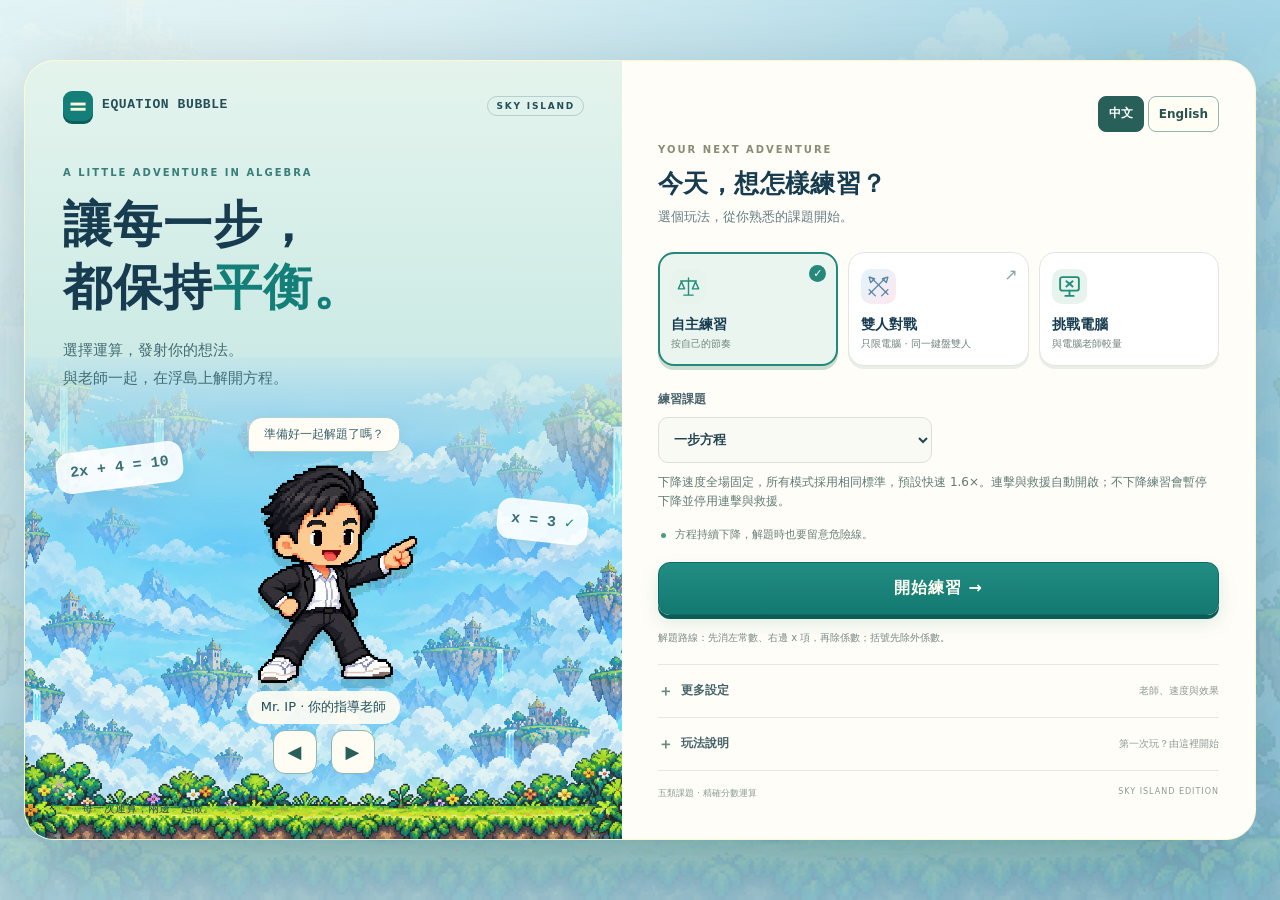
==== arcade.html @ 81121a6e "Keep topic and solved labels aligned within the desktop game header" ====
<!doctype html><html lang="zh-Hant"><head><meta charset="utf-8"><meta name="viewport" content="width=device-width,initial-scale=1,viewport-fit=cover"><title>Equation Bubble — Sky Island Adventure</title><link rel="stylesheet" href="arcade.css?v=150"><link rel="stylesheet" href="sky-theme.css?v=150"><link rel="stylesheet" href="mobile.css?v=150"><link rel="stylesheet" href="polish.css?v=246"><link rel="stylesheet" href="teacher-motion.css?v=200"><link rel="stylesheet" href="welcome.css?v=252"><link rel="stylesheet" href="arcade-art.css?v=203"><link rel="stylesheet" href="solo-cabinet.css?v=255"><style>body>#overlay .home-menu .home-battle-settings .home-battle-check{display:flex!important;align-items:center;justify-content:flex-start;gap:9px;text-align:left!important;margin:8px 0!important;font:500 13px/1.5 system-ui,sans-serif!important}body>#overlay .home-menu .home-battle-check input{flex:none;width:17px!important;height:17px!important;margin:0!important}body>#overlay .home-menu .home-battle-settings select{margin:0!important}body>#overlay .home-menu .home-battle-players label{text-align:left}</style><link rel="stylesheet" href="refinement.css?v=232"><link rel="stylesheet" href="solo-touch.css?v=235"><link rel="stylesheet" href="computer.css?v=250"><link rel="stylesheet" href="i18n.css?v=255"></head><body class="home-open solo-cabinet"><header id="deviceToolbar" hidden><strong class="device-brand">Equation Bubble <small>手提版</small></strong><a class="toolbar-home home-link" href="index.html">⌂ 回主畫面</a><span id="deviceStatus" role="status"></span><button id="devicePause">暫停</button><button id="deviceDesktop">電腦版</button></header><div id="deviceLayout"><main id="viewport"><div id="stage" aria-label="Equation Bubble 遊戲舞台">
<header class="sky-title">EQUATION <em>BUBBLE</em><small>SKY ISLAND ARENA</small></header><div class="sky-frame" aria-hidden="true"></div><div class="sky-dock" aria-hidden="true"></div><div class="scene" aria-hidden="true"></div><div class="score" id="score">000000</div><div class="stage-number" id="stageNumber">01</div><div class="hearts" id="hearts" aria-label="3 顆生命">♥ ♥ ♥</div><button id="pause" title="暫停 P" aria-label="暫停">Ⅱ</button>
<section id="field" aria-label="下降方程式遊戲區"><svg id="trajectory" viewBox="0 0 1120 660" aria-hidden="true"><path/></svg><svg id="links" viewBox="0 0 1120 660" aria-hidden="true"></svg><div id="rows"></div><div class="danger" id="danger">▼ 危險線 ▼</div><div id="projectile" class="orb green"></div><div id="particles"></div></section>
<img id="teacher" class="teacher-sprite" src="assets/teacher.png" alt="Yeung Sir 指導老師"><div class="speech" id="speech" role="status" aria-live="polite">兩邊做同一運算！</div><div id="teacherReaction" aria-hidden="true"></div><div id="teaching" aria-live="polite"><span class="teaching-heading">兩邊同步運算</span><span class="reading-caption">每一步，保持等式平衡</span><div id="teachingMath">每次運算，兩邊一起做。</div><div id="sideFeedback" role="status">選擇目標，開始平衡挑戰。</div></div>
<div class="cannon" id="cannon"><img class="cannon-base" src="assets/cannon.png" alt="黃銅青綠色泡泡炮台"><img class="barrel-sprite" src="assets/cannon.png" alt="" aria-hidden="true"><span id="cannonAmmo">+2</span></div>
<nav id="ops" aria-label="選擇炮彈運算"><button class="orb green" data-op="+" aria-label="加法">+</button><button class="orb red" data-op="−" aria-label="減法">−</button><button class="orb blue" data-op="×" aria-label="乘法">×</button><button class="orb purple" data-op="÷" aria-label="除法">÷</button><button class="orb orange lcm" data-op="LCM" aria-label="乘最小公倍數">×LCM</button></nav>
<label class="manual-ammo" id="manualAmmo" hidden>炮彈數值 <input id="ammoValue" type="text" inputmode="text" autocomplete="off" placeholder="例如 3 或 -1/2" aria-label="炮彈數值"><small id="ammoFeedback" role="status">可輸入整數或分數</small></label><div id="currentAmmo"><span class="orb green" id="ammoOrb">+2</span><strong id="ammoText">+2</strong></div><div class="keyboard"><div><kbd>←</kbd><kbd>→</kbd><small>AIM</small></div><div><kbd>↑</kbd><kbd>↓</kbd><small>AMMO</small></div><button id="fire"><kbd>SPACE</kbd><small>FIRE</small></button></div>
<div class="aux"><a class="aux-versus home-link" href="index.html">⌂ 回主畫面</a><button id="sound" aria-pressed="false">♪ OFF</button><button id="hint">H 提示 1/3</button><button id="deviceToggle">📱 手提裝置模式</button><button id="settings">操作說明</button><button id="restart">重開</button><a class="aux-versus" href="battle.html?v=201">雙人對打 ⚔</a><span id="pressure" hidden>再射 4 發壓頂</span><span id="energy" hidden>⚡ LINK READY</span><span id="combo">COMBO ×1</span><span id="progress">0 / 4</span><span>v17 ILLUSTRATED POSES</span></div>
<div class="touch"><button data-hold="left" aria-label="向左瞄準">◀</button><button id="touchAmmo">↑ 換彈 ↓</button><button data-hold="right" aria-label="向右瞄準">▶</button><button id="touchFire">發射 ✦</button></div>
</div></main><section id="mobileControls" hidden aria-label="手提裝置操作台"><header class="touch-hud"><div class="teacher-chip"><img id="mobileTeacherIcon" src="assets/teacher.png" alt=""><span id="mobileTeacherName">Yeung Sir</span></div><span id="mobileProgress"></span></header><div class="mobile-info"><span class="ammo-caption">目前炮彈</span><strong id="mobileLoaded">+?</strong></div><section class="math-readout"><header>兩邊同步運算 <span>運算板</span></header><div id="mobileMath" class="readout-equation">命中後顯示運算步驟</div><p id="mobileFeedback" role="status">點選目標或拖曳遊戲區瞄準，再按發射。</p></section><nav class="mobile-ops" aria-label="手提裝置選擇運算"><button data-op="+" aria-label="手提裝置加法">＋</button><button data-op="−" aria-label="手提裝置減法">−</button><button data-op="×" aria-label="手提裝置乘法">×</button><button data-op="÷" aria-label="手提裝置除法">÷</button><button data-op="LCM" aria-label="手提裝置乘最小公倍數">×LCM</button></nav><label id="mobileValueLabel" hidden>炮彈數值<input id="mobileValue" type="text" inputmode="text" autocomplete="off" placeholder="整數或分數，例如 -1/2" aria-label="手提裝置炮彈數值"></label><div class="mobile-actions"><button data-hold="left" aria-label="手提裝置向左瞄準">◀</button><button id="mobileHint">提示 1/3</button><button data-hold="right" aria-label="手提裝置向右瞄準">▶</button><button id="mobileFire">發射 ✦</button></div><p class="mobile-tip">點目標／拖曳瞄準 · 按住 ◀ ▶ 微調</p></section></div><div class="overlay home-screen" id="overlay">
  <section class="menu home-menu" aria-label="Equation Bubble 主畫面">
    <div class="home-hero">
      <a class="home-brand" href="index.html" aria-label="Equation Bubble 主畫面"><span class="brand-symbol">＝</span> EQUATION BUBBLE<span class="brand-edition">SKY ISLAND</span></a>
      <div class="hero-copy"><p class="home-eyebrow">A LITTLE ADVENTURE IN ALGEBRA</p><h1>讓每一步，<br>都保持<span>平衡。</span></h1><p class="hero-description">選擇運算，發射你的想法。<br>與老師一起，在浮島上解開方程。</p></div>
      <div class="hero-scene" aria-label="浮島上的指導老師"><span class="equation-float float-one" aria-hidden="true">2x + 4 = 10</span><span class="equation-float float-two" aria-hidden="true">x = 3 <b>✓</b></span><div class="hero-greeting">準備好一起解題了嗎？</div><img id="homeTeacher" src="assets/teacher.png" alt="Yeung Sir"><span class="hero-teacher-name" id="homeTeacherName">Yeung Sir · 你的指導老師</span></div>
      <p class="hero-footer"><span>✦</span> 每一次運算，兩邊一起做。</p>
    </div>
    <div class="home-panel">
      <header class="panel-heading"><p class="home-eyebrow">YOUR NEXT ADVENTURE</p><h2>今天，想怎樣練習？</h2><p>選個玩法，從你熟悉的課題開始。</p></header>
      <nav class="activity-grid" aria-label="選擇活動">
        <button type="button" class="activity-card practice-card" data-activity="practice" aria-pressed="true"><span class="activity-icon"><svg viewBox="0 0 32 32" aria-hidden="true"><path d="M6 9h20M16 5v22M7 10l-4 9h8l-4-9Zm18 0-4 9h8l-4-9ZM10 27h12"/></svg></span><strong>自主練習</strong><small>按自己的節奏</small><span class="activity-check" aria-hidden="true">✓</span></button>
        <a class="activity-card battle-card" href="battle.html?v=201"><span class="activity-icon"><svg viewBox="0 0 32 32" aria-hidden="true"><path d="m6 4 22 22M26 4 4 26M4 4l2 7 5-5-7-2Zm24 0-2 7-5-5 7-2ZM4 20l8 8M20 28l8-8"/></svg></span><strong>雙人對戰</strong><small>與同學切磋</small><span class="activity-arrow" aria-hidden="true">↗</span></a>
      </nav>
      <input id="learningMode" type="hidden" value="assist"><div class="basic-settings">
        <label for="startLevel">練習課題<select id="startLevel"><option value="0">混合課題 · 全部五類</option><option value="1" selected>一步方程</option><option value="2">兩步方程</option><option value="3">兩邊未知數</option><option value="4">括號</option><option value="5">分數與 LCM</option></select></label>
      </div>
      <p class="activity-note" id="activityNote" role="status">方程持續下降，解題時也要留意危險線。</p>
      <button id="start" class="start-button home-start">開始練習 <span aria-hidden="true">→</span></button>
      <p class="home-route">解題路線：先消左常數、右邊 x 項，再除係數；括號先除外係數。</p>
      <details class="home-details" id="homeAdvanced"><summary>更多設定 <span>老師、速度與效果</span></summary><div class="advanced-grid">
        <label for="singleTeacher">指導老師<select id="singleTeacher"><option value="0">Ms. Tong</option><option value="1" selected>Mr. IP</option><option value="2">Yeung Sir</option><option value="3">Mr. Kwok</option><option value="4">Ip Sir</option></select></label>
        <label for="fallSpeed">下降速度<select id="fallSpeed"><option value="0.65">慢速 · 0.65×</option><option value="1">標準 · 1×</option><option value="1.6" selected>快速 · 1.6×</option><option value="2.3">極速 · 2.3×</option></select></label>
        <label for="sessionLength">練習時間<select id="sessionLength"><option value="0">不限時</option><option value="180">3 分鐘</option></select></label>
        <label class="check-setting"><input id="practice" type="checkbox"> 停止下降</label>
        <input id="soloTurbo" type="checkbox" checked hidden aria-hidden="true">
        <label class="check-setting"><input id="gentlePace" type="checkbox" checked> 較疏落的題目排列</label>
        <label class="check-setting"><input id="deviceChoice" type="checkbox"> 手提裝置操作台</label>
      </div><div id="homeEffects"></div></details>
      <details class="home-details home-help"><summary>玩法說明 <span>第一次玩？由這裡開始</span></summary><ol class="how-to"><li><b>選運算</b><span>用相反運算消去目標項。</span></li><li><b>自動配數值</b><span>系統按瞄準目標及所選運算，自動配好數值。</span></li><li><b>瞄準發射</b><span>點選泡泡瞄準，再按發射。</span></li></ol><p>電腦：← → 瞄準 · ↑ ↓ 換運算 · Space／Enter 發射 · H 提示 · P 暫停。</p><p>本遊戲練習指定消元路線，其他等價解法亦可能成立。連擊模式按 R 可救援一次；聲音需另行開啟。</p></details>
      <footer class="panel-footer"><span>五類課題 · 精確分數運算</span><span>SKY ISLAND EDITION</span></footer>
    </div>
  </section>
</div><script src="math.js?v=232"></script><script src="characters.js?v=150"></script><script src="arcade.js?v=255"></script><script src="mobile.js?v=249"></script><script src="learning.js?v=249"></script><script src="excitement.js?v=249"></script><script src="teacher-motion.js?v=251"></script><script src="welcome.js?v=252"></script><script src="arcade-art.js?v=247"></script><script src="home-match.js?v=249"></script><script src="i18n.js?v=254"></script></body></html>
---- arcade.css ----
*{box-sizing:border-box}html,body{margin:0;width:100%;min-height:100%;background:#102d39;color:#fff9dc;font-family:Consolas,'Courier New','Microsoft JhengHei',monospace}body{overflow-x:hidden}button,select,input{font:inherit}button{cursor:pointer;touch-action:manipulation}button:focus-visible,select:focus-visible{outline:4px solid #fff271;outline-offset:5px}#viewport{position:relative;margin:auto;overflow:hidden}#stage{position:absolute;width:1672px;height:941px;transform-origin:top left;isolation:isolate}.scene{position:absolute;inset:0;background:#62c8ef url('assets/scene.png') center/100% 100% no-repeat;z-index:-1;image-rendering:pixelated}.score{position:absolute;left:170px;top:28px;width:143px;text-align:center;font-size:40px;color:#ffe34c;font-weight:1000;letter-spacing:-2px;text-shadow:3px 3px #201609}.stage-number{position:absolute;left:1387px;top:28px;font-size:40px;font-weight:bold;color:#ffe34c;text-shadow:3px 3px #201609}.hearts{position:absolute;left:1460px;top:27px;font-size:39px;letter-spacing:0;color:#fa4858;text-shadow:3px 3px #3b1418,-2px -2px #621e23}.hearts .empty{color:#614035}#pause{position:absolute;left:1603px;top:23px;width:46px;height:51px;border:4px solid #d9e6ed;background:#33455c;color:white;font-size:34px;line-height:36px;box-shadow:3px 4px #142738}
#field{position:absolute;left:390px;top:120px;width:824px;height:660px;overflow:hidden;touch-action:none}#trajectory{position:absolute;inset:0;width:100%;height:100%;pointer-events:none}#trajectory path{stroke:#a8ff81;stroke-width:6;stroke-dasharray:1 18;stroke-linecap:round;fill:none;filter:drop-shadow(0 1px 1px #154e28)}.danger{position:absolute;left:0;right:0;top:476px;border-top:2px dashed #c9563666;color:#932d2b99;text-align:center;font-size:11px;letter-spacing:3px;pointer-events:none}.row{position:absolute;width:100%;left:0;display:flex;align-items:center;justify-content:center;gap:3px;min-height:110px;filter:drop-shadow(0 3px 0 #12446a55)}.orb{position:relative;isolation:isolate;display:flex;align-items:center;justify-content:center;border:0;background:none;color:#fff;font-weight:1000;text-shadow:3px 3px 0 #10131e,-3px -3px 0 #10131e,3px -3px 0 #10131e,-3px 3px 0 #10131e,0 4px #10131e;border-radius:50%;padding:0;flex-shrink:0;--hue:0deg;--sat:1}.orb:before{content:'';position:absolute;inset:0;z-index:-1;background:url('assets/bubble.png') center/100% 100% no-repeat;filter:hue-rotate(var(--hue)) saturate(var(--sat));pointer-events:none}.orb.blue{--hue:0deg}.orb.green{--hue:265deg}.orb.red{--hue:135deg}.orb.purple{--hue:60deg}.orb.orange{--hue:195deg}.orb.gold{--hue:185deg}.node{width:110px;height:110px;font-size:42px;white-space:nowrap;letter-spacing:-2px}.node.wide{width:150px;height:110px;font-size:29px}.node.fraction{font-size:29px;letter-spacing:-1px}.equals{width:95px;height:95px;font-size:53px}.node.target{outline:4px solid #fff37a;outline-offset:-7px;box-shadow:0 0 22px #fff061cc}.node:focus-visible{outline-offset:0}.row.simplifying{animation:shrink-pop .35s ease-out}.sign-marker{font-size:.85em;letter-spacing:-4px}.speech{position:absolute;left:355px;top:465px;width:250px;height:65px;display:flex;align-items:center;justify-content:center;text-align:center;font-size:21px;font-weight:900;color:#171819;line-height:1.3;padding:3px 9px;overflow:hidden}.speech.long{font-size:16px}#teaching{position:absolute;left:1008px;top:597px;width:489px;height:91px;color:#1c1a17;text-align:center;display:flex;align-items:center;justify-content:center;flex-direction:column;font-size:23px;font-weight:bold;line-height:1.3}.teaching-heading{font-size:12px;color:#8b562d;letter-spacing:2px;margin-bottom:7px}#teachingMath{width:100%}.math-step{display:flex;justify-content:center;align-items:center;gap:8px;font-size:27px;white-space:nowrap}.math-step.small{font-size:20px}.math-step mark{display:inline-block;background:#ffde43;color:#171719;outline:2px solid #e5a921;border-radius:4px;padding:4px;animation:arrive .3s steps(4)}.math-step .balance-eq{padding:0 5px}.cannon{position:absolute;left:722px;top:568px;width:228px;height:217px;pointer-events:none;transform-origin:50% 72%;z-index:4}.cannon img{width:100%;height:100%;object-fit:contain;image-rendering:pixelated}.cannon #cannonAmmo{position:absolute;left:68px;top:107px;width:93px;height:55px;display:flex;align-items:center;justify-content:center;font-size:34px;color:#fff;text-shadow:3px 3px #10382b,-2px -2px #10382b,2px -2px #10382b,-2px 2px #10382b;font-weight:bold}.cannon.firing{animation:recoil .22s ease-out}#projectile{display:none;position:absolute;width:35px;height:35px;font-size:12px;z-index:8;pointer-events:none}#ops{position:absolute;left:143px;top:804px;display:flex;gap:25px;align-items:center}#ops .orb{width:112px;height:112px;font-size:62px}#ops .lcm{font-size:29px}#ops .orb.active:after{content:'';position:absolute;inset:-4px;border:6px solid #ffe63d;border-radius:15px;box-shadow:0 0 15px #fff461,inset 0 0 8px #fff461;pointer-events:none}#ops .orb.active{transform:translateY(-3px)}#currentAmmo{position:absolute;left:885px;top:846px;display:flex;align-items:center;gap:13px;color:white;font-size:34px}#ammoOrb{width:62px;height:62px;font-size:22px}#ammoText{display:block;max-width:100px;font-size:28px}.keyboard{position:absolute;left:1118px;top:817px;display:flex;align-items:flex-start;gap:37px}.keyboard>div,.keyboard button{text-align:center;white-space:nowrap}kbd{display:inline-flex;align-items:center;justify-content:center;min-width:47px;height:47px;background:#3b4a61;border:4px solid #d9e2e6;border-radius:4px;color:#fff;box-shadow:3px 4px #101c27;font-size:30px;font-weight:bold;margin:0 3px}.keyboard small{display:block;font-size:19px;font-weight:bold;margin-top:14px;text-shadow:2px 2px #181914}.keyboard button{border:0;background:none;color:white;padding:0}#fire kbd{padding:0 15px;font-size:24px}.aux{position:absolute;left:20px;top:94px;display:flex;flex-direction:column;align-items:flex-start;gap:7px;z-index:6}.aux button{background:#344f5fe8;color:#fff6cf;border:2px solid #d5d9ab;padding:6px 9px;font-size:12px;border-radius:4px}.aux span{font-size:11px;color:#fffbe2;text-shadow:1px 1px #164e5e}.aux span:last-child{font-size:8px;opacity:.8}.overlay{position:absolute;inset:110px 390px 155px 390px;background:#123647e8;backdrop-filter:blur(3px);display:flex;align-items:center;justify-content:center;z-index:20;border:5px solid #d9aa60;box-shadow:inset 0 0 0 5px #593a25;border-radius:10px}.overlay.hidden{display:none}.menu{width:100%;text-align:center;padding:25px}.menu>p{font-size:14px;color:#ffdb64;letter-spacing:2px}.menu h1{font-size:42px;color:#ffdf56;text-shadow:4px 4px #201d1c;margin:12px 0}.menu h2{font-size:27px;margin:15px 0 24px}.instructions{font-size:18px;line-height:2;color:#e8f7f7}.menu label{display:block;font-size:17px;margin-top:16px}.menu select{background:#fff3ce;color:#3e3124;padding:7px;border:3px solid #bd8c42;font-weight:bold}.menu input{width:18px;height:18px}.menu .fine{font-size:13px;letter-spacing:0;color:#ccdfdc}.start-button{background:linear-gradient(#96eb68,#32994a);border:4px solid #d5ffa4;box-shadow:4px 5px #0e291e;color:#102e20;font-size:25px;font-weight:bold;padding:12px 28px;margin-top:22px}.touch{display:none}.spark,.score-pop{position:absolute;pointer-events:none;font-weight:bold;z-index:10;color:#ffe660;text-shadow:2px 2px #715020}.spark{font-size:27px;animation:spark .8s ease-out forwards}.score-pop{font-size:30px;animation:score-rise 1s forwards}.teacher-bounce{position:absolute;left:172px;top:490px;font-size:30px;animation:score-rise .9s forwards;color:#ffdd38;text-shadow:2px 2px #895321;pointer-events:none}.stage-clear{position:absolute;left:135px;top:230px;font-size:45px;color:#ffdc43;text-shadow:4px 4px #2b2420;font-weight:bold;z-index:12;animation:score-rise 1.5s forwards}.canceling{opacity:.4;text-decoration:line-through;text-decoration-thickness:4px}.row.operation{filter:drop-shadow(0 0 10px #fff98e)}@keyframes arrive{from{opacity:0;transform:translateY(-14px) scale(.7)}to{opacity:1;transform:none}}@keyframes recoil{50%{translate:0 9px}}@keyframes shrink-pop{from{transform:scale(.9)}to{transform:scale(1)}}@keyframes spark{to{transform:translate(var(--x),var(--y)) rotate(130deg);opacity:0}}@keyframes score-rise{to{transform:translateY(-70px);opacity:0}}@media(pointer:coarse){.touch{position:absolute;left:440px;top:712px;display:flex;gap:14px;z-index:9}.touch button{font-size:20px;padding:10px 15px;border:3px solid #ffdf86;border-radius:8px;background:#214e5bdc;color:#fff}.aux{gap:10px}.aux button{padding:10px 14px;font-size:16px}}@media(prefers-reduced-motion:reduce){*,*:before,*:after{animation-duration:.01ms!important;transition:none!important}}

.cannon img{position:absolute;inset:0}.cannon-base{clip-path:inset(44% 0 0 0)}.barrel-sprite{clip-path:inset(0 0 45% 0);transform-origin:50% 60%;transform:rotate(var(--aim-angle,0deg))}.cannon #cannonAmmo{width:88px;height:88px;left:70px;top:88px;z-index:2}.cannon #cannonAmmo:before{inset:0}

.teacher-sprite{position:absolute;left:163px;top:477px;width:242px;height:307px;object-fit:contain;object-position:bottom;image-rendering:pixelated;pointer-events:none;z-index:2;transform-origin:50% 100%;filter:drop-shadow(2px 4px 0 #254d4933)}.teacher-sprite.happy{animation:teacher-hop .38s steps(4) 2}.teacher-sprite.thinking{animation:teacher-nod .4s steps(3)}@keyframes teacher-hop{50%{transform:translateY(-12px) rotate(-3deg)}}@keyframes teacher-nod{50%{transform:rotate(2deg)}}

#field.urgent .danger{color:#ff382d;border-color:#ff4030;background:#fff3bf99;font-weight:bold;animation:danger-beat .5s steps(2) infinite}.repelled{transition:top .2s ease-out}.clear-kick{animation:clear-kick .2s ease-out}@keyframes danger-beat{50%{opacity:.4}}@keyframes clear-kick{40%{translate:0 -3px}70%{translate:0 2px}to{translate:0 0}}

#pressure,#energy{background:#253a4de8;border:2px solid #efce6c;padding:8px 10px;border-radius:5px;font-size:15px!important;color:#fff59d!important}#pressure.imminent{background:#982d30;animation:danger-beat .5s steps(2) infinite}#links{position:absolute;inset:0;width:100%;height:100%;pointer-events:none;z-index:1}#links path{fill:none;stroke:#ffe55b;stroke-width:5;stroke-dasharray:8 7;filter:drop-shadow(0 0 5px #ffbd32);animation:flow-link .5s linear infinite}.action-callout{position:absolute;top:265px;left:0;width:100%;text-align:center;font-size:35px;font-weight:bold;text-shadow:3px 3px #21243c;pointer-events:none;z-index:11;animation:score-rise 1.2s forwards}.pressure-drop{animation:ceiling-impact .25s ease-out}@keyframes flow-link{to{stroke-dashoffset:-30}}@keyframes ceiling-impact{35%{translate:0 7px}70%{translate:0 -3px}to{translate:0 0}}

@media(prefers-reduced-motion:reduce){#links path,#pressure.imminent,.pressure-drop{animation:none!important}}

.repelled{transition:none}

.solution-reward{position:absolute;inset:170px 90px auto;display:flex;flex-direction:column;align-items:center;z-index:18;pointer-events:none;animation:reward-reveal 1.2s both;text-shadow:4px 4px #173047,-3px -3px #173047,3px -3px #173047,-3px 3px #173047}.reward-title{font-size:55px;font-weight:1000;color:#ffe658;letter-spacing:4px}.solution-reward strong{font-size:91px;line-height:1.2;color:#fffbe0;white-space:nowrap}.reward-bonus{font-size:33px;color:#aaffb5;font-weight:bold;margin-top:10px}.victory-bloom{position:absolute;inset:0;z-index:12;pointer-events:none;background:radial-gradient(ellipse,#fff7ae99,transparent 68%);animation:bloom .8s forwards}.bubble-fragment{position:absolute;width:45px;height:45px;z-index:15;font-size:20px;pointer-events:none;animation:fragment-flight .9s cubic-bezier(.15,.6,.4,1) forwards}.victory-impact{animation:victory-impact .22s ease-out}.score-jump{animation:score-jump .5s ease-out}@keyframes reward-reveal{0%{opacity:0;transform:scale(.35) rotate(-6deg)}18%{opacity:1;transform:scale(1.14) rotate(1deg)}32%,72%{opacity:1;transform:scale(1)}100%{opacity:0;transform:translateY(-25px) scale(1.03)}}@keyframes fragment-flight{to{transform:translate(var(--dx),var(--dy)) rotate(var(--spin)) scale(.1);opacity:0}}@keyframes bloom{0%{opacity:0}15%{opacity:1}100%{opacity:0}}@keyframes victory-impact{25%{translate:-3px 4px}50%{translate:3px -3px}75%{translate:-2px 1px}to{translate:0 0}}@keyframes score-jump{35%{scale:1.22;color:#fff}to{scale:1}}@media(prefers-reduced-motion:reduce){.victory-impact,.score-jump{animation:none!important}.solution-reward{animation:reward-fade 1.2s both!important}.bubble-fragment{display:none}@keyframes reward-fade{0%,100%{opacity:0}15%,80%{opacity:1}}}

#field.dense .row{min-height:62px;height:62px;gap:3px}#field.dense .node{width:62px;height:62px;min-width:62px;font-size:26px;letter-spacing:-1px;text-shadow:2px 2px #10131e,-2px -2px #10131e,2px -2px #10131e,-2px 2px #10131e}#field.dense .node.wide{width:90px;min-width:90px;font-size:19px}#field.dense .node.fraction{font-size:20px}#field.dense .equals{width:55px;height:55px;font-size:31px}#field.dense .node.target{outline-width:3px;outline-offset:-4px}

#field.dense .node.wide{width:84px;min-width:84px}

/* v7.0: larger readable equation bubbles, matching collision dimensions. */
#field.dense .row{min-height:76px;height:76px}#field.dense .node{width:76px;height:76px;min-width:76px;font-size:31px}#field.dense .equals{width:66px;height:66px;font-size:37px}#field.dense .node.wide{width:82px;min-width:82px;height:76px;font-size:21px}#field.dense .node.fraction{font-size:23px}

.stack-frac{display:inline-grid;grid-template-rows:auto auto;vertical-align:middle;align-items:center;justify-items:stretch;text-align:center;font-size:.82em;line-height:1.04;margin:0 .08em;min-width:.65em;letter-spacing:0;flex-shrink:0}.frac-num{display:block;padding:0 .12em .08em}.frac-den{display:block;border-top:2px solid currentColor;padding:.08em .12em 0}.fraction-sign{display:inline-block;vertical-align:middle;margin-right:.02em}.node.has-stacked,.orb.has-stacked{gap:1px}.node.has-stacked .stack-frac{font-size:.92em}.solution-reward strong.has-stacked .stack-frac{font-size:.62em}#teachingMath .stack-frac{font-size:.8em}.speech .stack-frac{font-size:.7em}.math-step mark.has-stacked{display:inline-flex;align-items:center;gap:2px}.math-step.small .stack-frac{font-size:.85em}

.versus-entry{display:inline-block;margin:22px 0 0 20px;padding:13px 24px;background:linear-gradient(#ffdc73,#d58d35);border:4px solid #fff0ad;box-shadow:4px 5px #49301d;color:#30261d;font-size:23px;font-weight:bold;text-decoration:none}.aux-versus{background:#704035e8;color:#fff6cf;border:2px solid #f4ce7e;padding:6px 9px;font-size:12px;border-radius:4px;text-decoration:none}.menu:has(#singleTeacher){padding:16px 22px}.menu:has(#singleTeacher) h1{font-size:36px}.menu:has(#singleTeacher) h2{margin:10px 0 13px;font-size:24px}.menu:has(#singleTeacher) label{margin-top:11px}.menu:has(#singleTeacher) .instructions{font-size:16px}
---- sky-theme.css ----
/* Shared v9 art direction. Physics coordinates remain independent of scenery. */
:root{--wood:repeating-linear-gradient(0deg,#ffffff08 0 3px,transparent 3px 12px),linear-gradient(#a66d38,#69401f);--gold:#edbc6b;--ink:#32251c}
.scene,.battle-backdrop{background:#59c6f5 url('assets/sky-island-v9.png') center/cover no-repeat;filter:none;image-rendering:pixelated}
.sky-title,.battle-header{background:var(--wood);border:5px solid var(--gold);box-shadow:inset 0 0 0 4px #603719,0 5px 0 var(--ink);color:#ffe785;text-shadow:3px 3px #302117}
.sky-title{position:absolute;left:430px;top:13px;width:812px;height:92px;text-align:center;font-size:47px;font-weight:1000;letter-spacing:-2px;line-height:1.15;padding:5px;z-index:2}
.sky-title em{font-style:normal;color:#7de5ff}.sky-title small{display:block;font-size:13px;letter-spacing:4px;color:#fff4d2;text-shadow:2px 2px #302117}
.sky-frame{position:absolute;left:374px;top:112px;width:856px;height:676px;border:9px solid #96602e;outline:3px solid #34271c;box-shadow:inset 0 0 0 3px #f0c67c,0 0 0 4px #edba67;background:#8adaf529;pointer-events:none;z-index:-1}
.sky-frame:before,.sky-frame:after{content:'✦';position:absolute;top:-13px;color:#ffe497;font-size:27px;text-shadow:2px 2px #55341c}.sky-frame:before{left:-14px}.sky-frame:after{right:-14px}
.sky-dock{position:absolute;left:100px;right:100px;top:795px;height:132px;background:var(--wood);border:5px solid var(--gold);box-shadow:inset 0 0 0 5px #663b20,0 5px #30251b}
.score{left:35px;top:22px;width:295px;height:65px;padding:9px 9px 9px 100px;background:var(--wood);border:4px solid var(--gold);font-size:32px;letter-spacing:0}.score:before{content:'SCORE';position:absolute;left:12px;top:17px;font-size:20px;color:#fff4d2}
.stage-number{left:1280px;top:22px;width:120px;height:65px;padding:15px 8px 8px 65px;font-size:27px;background:var(--wood);border:4px solid var(--gold)}.stage-number:before{content:'STAGE';position:absolute;left:6px;top:23px;font-size:13px;color:#fff4d2}
.hearts{left:1410px;top:26px;font-size:32px;background:#52351eea;border:3px solid var(--gold);padding:7px}#pause{top:28px}
.teacher-sprite{left:145px;top:551px;width:219px;height:235px}.speech{left:87px;top:438px;width:274px;height:86px;background:#fff4d8;border:4px solid #a8783f;box-shadow:3px 4px #392c20;border-radius:13px;font-size:19px}.speech:after{content:'';position:absolute;bottom:0;left:30px}
#teaching{left:1260px;top:561px;width:370px;height:160px;background:#fff1d3;border:5px solid #c59550;box-shadow:inset 0 0 0 3px #ffe3a9,4px 5px #53351f;padding:12px;border-radius:7px;font-size:19px}.math-step{font-size:22px;gap:4px}.math-step.small{font-size:17px}.teaching-heading{font-size:11px}
.aux{left:35px;top:115px}.aux button,.aux-versus,.battle-tools button,.battle-header a{background:#304d62;border:2px solid #edd19b;box-shadow:2px 3px #253544;color:#fff8df}
.battle-header{height:90px;margin:0 15px;padding:8px 17px}.battle-header h1{color:#ffe785;font-size:31px}.battle-header h1 em{color:#7ee3ff}.battle-header small{color:#fff0c9}
.arena{background:var(--wood);border-color:#8c592d;outline-color:#f2cc80;box-shadow:inset 0 0 0 3px #d6a85d,0 6px #3b291c}
.battle-field{background:linear-gradient(#9cdfff16,#99ddff16),url('assets/sky-island-v9.png') center/cover;box-shadow:inset 0 0 0 3px #dbb16e}.battle-field:after{display:none}
.player-hud{background:#50351fea;border-bottom-color:#ecc67d}.p1 .player-hud{box-shadow:inset 4px 0 #68deff}.p2 .player-hud{box-shadow:inset 4px 0 #ff829d}
.battle-dock{background:var(--wood);border-color:#e8b96e}.teacher-strip{background:#5a3c24eb;border-color:#d3aa69}.teacher-bubble{background:#fff1d3;border-color:#c59550}.battle-teacher{width:96px;height:103px;top:-16px}
.overlay,.setup-card{background:linear-gradient(#234b60f5,#19364aF5);border-color:#edbf73;box-shadow:inset 0 0 0 4px #644126,5px 6px #263b39}.menu h1,.setup-card h2{color:#ffe08a}.teacher-choice{border-color:#dbb16f;background:linear-gradient(#7ec7ce,#386876)}.teacher-choice.chosen{border-color:#ffe96e}
#ops .orb,.battle-ops .orb{--control-top:#bdffd9;--control-mid:#24cb69;--control-dark:#087339;--control-rim:#a7ffd1}
#ops .red,.battle-ops .red{--control-top:#ffd0e0;--control-mid:#f34b7d;--control-dark:#a81849;--control-rim:#ffb6ce}
#ops .blue,.battle-ops .blue{--control-top:#d3f5ff;--control-mid:#239cfa;--control-dark:#1559a9;--control-rim:#9ce5ff}
#ops .purple,.battle-ops .purple{--control-top:#f4d5ff;--control-mid:#b35beb;--control-dark:#642b9c;--control-rim:#e2b5ff}
#ops .orange,.battle-ops .orange{--control-top:#fff1ba;--control-mid:#ff9f2e;--control-dark:#b85a0e;--control-rim:#ffe293}
#ops .orb:before,.battle-ops .orb:before{filter:none;border-radius:50%;border:3px solid var(--control-rim);background:radial-gradient(ellipse at 29% 20%,#ffffffed 0 4%,transparent 10%),radial-gradient(ellipse at 37% 30%,var(--control-top),var(--control-mid) 42%,var(--control-dark) 83%);box-shadow:inset 2px 3px 1px #ffffff88,inset -3px -5px 2px #10213566,0 3px 0 #15202c}
#ops .orb.active:after,.battle-ops .active:after{border-color:#ffe45f;box-shadow:0 0 12px #fff284;border-radius:12px}
.battle-guide path,#trajectory path{stroke:#edff9f}.battle-footer{color:#fff9dd;text-shadow:2px 2px #243e50}

/* v9.1: expanded solo arena and shared readable feedback. */
#field{left:276px;width:1120px}.sky-frame{left:260px;width:1152px}
.teacher-sprite{left:87px;top:600px;width:175px;height:185px}.speech{left:33px;top:476px;width:220px;height:99px;font-size:17px}.speech.long{font-size:15px}
#teaching{left:1425px;top:474px;width:224px;height:260px;padding:10px;font-size:17px}.math-step{flex-wrap:wrap;font-size:19px}.math-step.small{font-size:16px}.teaching-heading{font-size:10px;letter-spacing:1px}
#teaching.near-equation{width:528px;height:auto;min-height:76px;max-height:150px;z-index:14;pointer-events:none;padding:7px 12px;box-shadow:0 0 18px #fff4a877,3px 4px #51351f}.near-equation .teaching-heading{display:none}.near-equation .math-step{font-size:25px;flex-wrap:wrap}.near-equation .math-step.small{font-size:20px}
.overlay{left:276px;right:276px}.touch{left:490px}
.aim-ready{outline:3px solid #fff28a!important;outline-offset:1px!important;filter:drop-shadow(0 0 8px #ffef66)!important}.battle-row .orb.aim-ready{outline-width:3px!important}
.floating-balance{position:absolute;z-index:15;width:470px;min-height:66px;padding:9px 12px;background:#fff2d9f5;border:3px solid #d3a15e;border-radius:8px;color:#2f291e;box-shadow:3px 4px #4d3428,0 0 12px #ffe38677;font-size:22px;font-weight:bold;display:flex;align-items:center;justify-content:center;gap:5px;flex-wrap:wrap;pointer-events:none}.floating-balance mark{background:#ffe15c;padding:3px;border:1px solid #e4ae30;border-radius:4px;animation:arrive .25s steps(4)}
.score-flight{position:absolute;z-index:19;color:#fff078;font-size:39px;font-weight:1000;text-shadow:3px 3px #3b2b22;pointer-events:none;animation:score-to-hud .85s ease-in both}.vs-score-flight{left:380px;top:350px;font-size:32px;animation-name:vs-score-to-hud}
@keyframes score-to-hud{0%{opacity:0;transform:scale(.7)}18%{opacity:1;transform:scale(1.2)}85%{opacity:1}100%{opacity:0;transform:translate(-600px,-350px) scale(.5)}}
@keyframes vs-score-to-hud{0%{opacity:0;transform:scale(.7)}18%{opacity:1;transform:scale(1.2)}85%{opacity:1}100%{opacity:0;transform:translate(-75px,-320px) scale(.5)}}
.impact-flash{animation:hit-light .3s ease-out}.row.operation{filter:drop-shadow(0 0 13px #fff4a2)}@keyframes hit-light{40%{box-shadow:inset 0 0 30px #fff8aa}}
.p1 .player-hud{border-left:6px solid #65dcff}.p2 .player-hud{border-left:6px solid #ff829d}.p1{outline-color:#8ddcf1}.p2{outline-color:#f2a0ad}
.incoming{top:58px;left:370px;font-size:14px;letter-spacing:0}.incoming.danger-incoming{background:#823746f2;border:2px solid #ffe18c;color:#fff1af}
.aux button,.aux-versus,.battle-tools button,.battle-header a,.player-controls button,.result-actions>a,.result-actions button:not(.start-button){background:var(--wood);border:2px solid #edc47f;box-shadow:inset 0 0 0 2px #684125,2px 3px #32251e;border-radius:3px;color:#fff3d2}
.sky-title,.battle-header h1,.menu h1,.setup-card h2{font-family:Consolas,'Courier New',monospace;font-weight:1000;letter-spacing:-1px;text-shadow:3px 3px #352415,-1px -1px #352415}
.arena:before,.arena:after{content:'◆';position:absolute;top:-11px;color:#ffda86;text-shadow:2px 2px #5d3a24;font-size:23px;z-index:10;pointer-events:none}.arena:before{left:-10px}.arena:after{right:-10px}
@media(prefers-reduced-motion:reduce){.score-flight{animation:none;display:none}.impact-flash{animation:none}}

/* v10: readable classroom controls, manual ammunition and whole-equation stars. */
[hidden]{display:none!important}
#field{background:linear-gradient(#d8f4ff70,#eafaff55);border-radius:12px}
.battle-field{background-image:linear-gradient(#d8f4ff99,#eafaff88),url('assets/sky-island-v9.png')}
.aux{width:235px;gap:9px;font-size:20px}.aux button,.aux-versus{font-size:19px;min-height:38px;padding:7px 12px}.aux>span{font-size:18px;line-height:1.4;color:#fffbe9;background:#3e301de8;padding:5px 8px;border-radius:4px;text-shadow:none}
.speech,.speech.long{font-size:20px;line-height:1.4;height:124px;top:470px;padding:9px}
#teaching{font-size:20px}.teaching-heading{font-size:13px}.danger{font-size:17px!important;color:#832a35!important;border-color:#af3c4f!important;background:#fff2dc88}
#field.shielded{box-shadow:inset 0 0 0 5px #55dcb1}
.manual-ammo{position:absolute;left:875px;top:787px;z-index:8;color:#fff4d9;font-size:18px;width:230px;background:#50351ff5;padding:6px 10px;border:2px solid #edc47f;border-radius:8px}
.manual-ammo input,.battle-manual input{width:100%;font:700 23px Arial,sans-serif;color:#30291f;background:#fff6df;border:2px solid #bd914f;border-radius:5px;padding:5px;margin-top:3px}
.manual-ammo small{display:block;font-size:15px;min-height:36px;line-height:1.2;margin-top:4px}
.manual-ammo:not([hidden])~#currentAmmo{left:1115px;width:90px;top:834px} .manual-ammo:not([hidden])~.keyboard{left:1225px;gap:12px}.manual-ammo:not([hidden])~.keyboard kbd{font-size:23px;min-width:40px}.manual-ammo:not([hidden])~.keyboard button kbd{min-width:100px}
.battle-manual{position:absolute;left:389px;top:2px;width:170px;color:#fff4d9;font-size:16px;line-height:1.1}.battle-manual input{font-size:21px;padding:3px;margin:0}.battle-manual small{display:block;font-size:12px;line-height:1.1;white-space:nowrap;overflow:hidden;text-overflow:ellipsis}
.battle-manual:not([hidden])~.battle-fire{right:10px;width:160px}.battle-dock:has(.battle-manual:not([hidden])) .loaded-ammo{display:none}
.battle-row.special:before{content:'★ 解完整題 → 攻擊';position:absolute;left:var(--special-left,0px);top:-22px;background:#61451fea;border:1px solid #ffe082;border-radius:5px;padding:2px 6px;color:#fff3a6;font:700 14px Arial,sans-serif;z-index:3;white-space:nowrap}
.battle-row.special .star-node:after{display:none}.battle-row.special .node{box-shadow:0 3px 0 #71542f}
.battle-message{font-size:16px;height:24px;line-height:22px;white-space:normal}.teacher-bubble{height:78px;top:2px}.battle-math{font-size:21px;height:35px}.player-controls,.player-controls button{font-size:15px}.player-controls b{font-size:17px}.incoming{font-size:17px;top:54px;left:420px}.battle-footer{font-size:14px}.setup-footnote{font-size:16px}.setup-options{gap:16px}.setup-options select{max-width:270px}.menu .instructions{font-size:20px;line-height:1.6}.menu label{font-size:20px}
.battle-row .node.target{outline:3px dashed #fff0a0;outline-offset:3px}
---- mobile.css ----
/* Native touch controls stay at physical CSS-pixel sizes, outside scaled arenas. */
#deviceToolbar,#mobileControls,.mobile-vs-controls{display:none}
.arena-slot{display:contents}
.mobile-mode{overflow:auto!important;overscroll-behavior-y:contain;background:#183d51;color:#fff4d5;padding-top:50px;padding-bottom:env(safe-area-inset-bottom,0px)}
.mobile-mode #deviceToolbar{display:flex;position:fixed;top:0;left:0;right:0;z-index:120;min-height:48px;padding:4px max(8px,env(safe-area-inset-right));gap:6px;align-items:center;background:#46331ff5;border-bottom:2px solid #ddb16b;box-sizing:border-box;font:14px system-ui,sans-serif}
#deviceToolbar strong{margin-right:auto;font-size:14px}#deviceToolbar span{font-size:12px;color:#ffe98d}
#deviceToolbar button{min-height:40px;padding:5px 10px;border:1px solid #d8b87c;border-radius:7px;background:#274c61;color:#fff6d9;font:14px system-ui,sans-serif}
.mobile-mode #deviceLayout{display:flex;flex-direction:column;align-items:center;width:100%}
.mobile-mode #viewport{position:relative;flex:none;margin:0 auto;overflow:hidden}
.mobile-mode #stage{transform-origin:top left}
.mobile-mode #field{left:0;top:175px;width:1120px;height:660px}
.mobile-mode .sky-title{left:12px;top:8px;width:1096px;height:78px;font-size:61px;line-height:1;padding:4px}.mobile-mode .sky-title small{font-size:16px}
.mobile-mode .score{left:12px;top:99px;width:370px;height:65px;font-size:40px;padding-left:125px}.mobile-mode .score:before{font-size:27px;top:14px}
.mobile-mode .stage-number{left:440px;top:99px;width:180px;height:65px;font-size:40px;padding:9px 8px 8px 98px}.mobile-mode .stage-number:before{font-size:23px;top:20px}
.mobile-mode .hearts{left:700px;top:99px;font-size:38px;height:65px}.mobile-mode #pause{left:auto;right:20px;top:99px;width:68px;height:65px;font-size:42px}
.mobile-mode .cannon{left:446px;top:623px}.mobile-mode .sky-dock,.mobile-mode .sky-frame,.mobile-mode .aux,.mobile-mode .teacher-sprite,.mobile-mode .speech,.mobile-mode #ops,.mobile-mode #currentAmmo,.mobile-mode .keyboard,.mobile-mode .touch,.mobile-mode #manualAmmo{display:none!important}
.mobile-mode #teaching:not(.near-equation){display:none}.mobile-mode #teaching.near-equation{font-size:28px}.mobile-mode .near-equation .math-step{font-size:32px}
.mobile-mode #field.dense .row{height:132px;min-height:132px}.mobile-mode #field.dense .node{width:132px;min-width:132px;height:132px;font-size:56px}.mobile-mode #field.dense .node.wide{width:164px;min-width:164px;height:132px;font-size:42px}.mobile-mode #field.dense .node.fraction{font-size:44px}.mobile-mode #field.dense .equals{width:96px;height:96px;font-size:64px}
.mobile-mode #mobileControls{display:block;width:min(100%,700px);padding:10px 12px 8px;box-sizing:border-box;background:#46331f;border:2px solid #bb9155;border-radius:12px;font:16px system-ui,sans-serif;touch-action:manipulation}
.mobile-info{display:flex;gap:12px;align-items:center;justify-content:space-between;margin-bottom:8px}.mobile-info strong{font-size:25px;color:#fff28c}.mobile-info span{font-size:14px}
.mobile-ops,.mobile-vs-controls nav{display:grid;grid-template-columns:repeat(5,minmax(0,1fr));gap:7px}
#mobileControls button,.mobile-vs-controls button{min-height:48px;min-width:44px;padding:5px;border:2px solid #ecd09a;border-radius:10px;background:linear-gradient(#426f82,#294958);color:white;font:700 23px system-ui,sans-serif;touch-action:none;user-select:none;-webkit-user-select:none}
.mobile-ops button:last-child,.mobile-vs-controls nav button:last-child{font-size:15px!important}
#mobileControls button.active,.mobile-vs-controls button.active{background:#1c7450;border-color:#ffe374;box-shadow:0 0 0 2px #ffe374}
.mobile-actions{display:grid;grid-template-columns:48px minmax(75px,1fr) 48px minmax(88px,1.2fr);gap:7px;margin-top:9px}.mobile-actions button:nth-child(2){font-size:15px!important}.mobile-actions button:last-child{font-size:20px!important;background:linear-gradient(#c77530,#98441c)!important}
#mobileValueLabel,.mobile-vs-controls label{display:flex;align-items:center;gap:8px;margin-top:9px;font-size:14px}.mobile-mode input{font-size:18px!important;min-height:44px;box-sizing:border-box}
#mobileValue,.mobile-vs-controls input{width:100%;min-width:0;flex:1;border:2px solid #bd914f;border-radius:7px;padding:7px;background:#fff6df;color:#30291f;font:18px system-ui,sans-serif}
#mobileFeedback,.mobile-vs-controls p{font-size:15px;line-height:1.4;min-height:21px;margin:8px 0 2px;color:#fff3c1}.mobile-tip{font-size:12px;margin:4px 0 0;color:#d1dfe3}
.mobile-mode .overlay{position:fixed!important;left:12px!important;right:auto!important;top:12px!important;bottom:auto!important;width:1096px!important;height:815px!important;overflow:auto;border-radius:12px;align-items:flex-start}
.mobile-mode .menu{padding:20px!important}.mobile-mode .menu h1{font-size:46px!important;margin:7px 0}.mobile-mode .menu h2{font-size:35px!important;margin:10px}.mobile-mode .menu .instructions{font-size:27px!important;line-height:1.5}.mobile-mode .menu label{font-size:32px!important;margin-top:14px!important}.mobile-mode .menu select{font-size:30px;min-height:55px}.mobile-mode .menu input{width:36px;height:36px;min-height:36px}.mobile-mode .menu .start-button,.mobile-mode .menu .versus-entry{font-size:34px;margin-top:16px;padding:12px 22px}.mobile-mode .menu .fine{font-size:24px}.mobile-mode .menu>p{font-size:25px}
.mobile-mode .aux-versus{display:none}
/* Versus mode: each full arena has its own unscaled controller beneath it. */
.versus-page.mobile-mode #battleViewport,.versus-page.mobile-mode #battleStage{position:relative;width:100%;height:auto;overflow:visible;transform:none}
.versus-page.mobile-mode .battle-header{height:auto;min-height:72px;margin:0;padding:6px;gap:5px;flex-wrap:wrap}.versus-page.mobile-mode .battle-header h1{font-size:20px}.versus-page.mobile-mode .battle-header small{font-size:9px;letter-spacing:1px}.versus-page.mobile-mode .battle-tools{flex-wrap:wrap}.versus-page.mobile-mode .battle-tools button,.versus-page.mobile-mode .back-link{min-height:44px;font-size:14px;padding:8px}
.versus-page.mobile-mode .arenas{position:static;display:flex;flex-direction:column;gap:16px;margin-top:12px;width:100%}.versus-page.mobile-mode .arena-slot{display:block;width:100%;padding:0 8px;box-sizing:border-box;overflow:hidden}
.versus-page.mobile-mode .arena{margin:0 0 calc(var(--arena-height) - 858px);transform:scale(var(--arena-scale));transform-origin:top left}
.versus-page.mobile-mode .versus-divider{display:none}.versus-page.mobile-mode .battle-footer{position:static;padding:12px;display:flex;gap:8px;flex-direction:column;font-size:12px}
.versus-page.mobile-mode .mobile-vs-controls{display:block;position:relative;padding:10px;margin-top:10px;border:2px solid #c79a5a;border-radius:10px;background:#46331f;font:16px system-ui,sans-serif}.mobile-vs-controls>strong{display:block;margin-bottom:5px;font-size:22px;color:#fff28c}
.versus-page.mobile-mode .battle-overlay{position:fixed;top:50px;left:0;right:0;bottom:0;z-index:100;padding:8px}.versus-page.mobile-mode .setup-card{width:100%;padding:12px;max-height:100%;overflow:auto}.versus-page.mobile-mode .setup-card h2{font-size:25px}.versus-page.mobile-mode .setup-description,.versus-page.mobile-mode .setup-footnote{font-size:14px}.versus-page.mobile-mode .character-selectors{display:flex;flex-direction:column;gap:10px;margin:12px 0}.versus-page.mobile-mode .teacher-choice img{height:70px}.versus-page.mobile-mode .teacher-choice span{font-size:10px}.versus-page.mobile-mode .setup-options{flex-direction:column;gap:10px}.versus-page.mobile-mode .setup-options label,.versus-page.mobile-mode .setup-options select{font-size:16px;min-height:44px}.versus-page.mobile-mode .chosen-name{font-size:16px}.versus-page.mobile-mode .result-actions{flex-wrap:wrap;gap:10px}.versus-page.mobile-mode .battle-touch{display:none}
@media(orientation:landscape) and (min-width:640px){body.mobile-mode:not(.versus-page) #deviceLayout{flex-direction:row;align-items:flex-start;justify-content:center}body.mobile-mode:not(.versus-page) #mobileControls{width:276px;flex:none;max-height:calc(100dvh - 52px);overflow:auto;padding:8px}body.mobile-mode:not(.versus-page) #viewport{margin:0}body.mobile-mode:not(.versus-page) .mobile-info{flex-wrap:wrap;gap:3px}body.mobile-mode:not(.versus-page) .mobile-ops{gap:4px}body.mobile-mode:not(.versus-page) .mobile-actions{grid-template-columns:44px minmax(65px,1fr) 44px minmax(65px,1fr);gap:4px}}
@media(max-width:370px){#deviceToolbar strong{font-size:12px}#deviceToolbar button{padding:4px 6px}#deviceToolbar span{max-width:80px}.mobile-actions{gap:5px}}

/* Solo menus are moved outside the transformed stage for native-size touch targets. */
.mobile-mode>.overlay{left:8px!important;right:8px!important;top:52px!important;bottom:8px!important;width:auto!important;height:auto!important;z-index:110;padding:0}
.mobile-mode>.overlay .menu{max-width:680px;margin:auto;padding:14px!important}.mobile-mode>.overlay .menu h1{font-size:27px!important}.mobile-mode>.overlay .menu h2{font-size:21px!important}.mobile-mode>.overlay .menu .instructions{font-size:15px!important;line-height:1.5}.mobile-mode>.overlay .menu label{font-size:17px!important;margin-top:10px!important;min-height:44px}.mobile-mode>.overlay .menu select{font-size:16px;min-height:44px;max-width:100%}.mobile-mode>.overlay .menu input{width:24px;height:24px;min-height:24px;vertical-align:middle}.mobile-mode>.overlay .menu .start-button,.mobile-mode>.overlay .menu .versus-entry{font-size:19px;min-height:48px;margin:10px 6px 0;padding:10px 15px}.mobile-mode>.overlay .menu .fine,.mobile-mode>.overlay .menu>p{font-size:13px}

@media(orientation:landscape) and (min-width:1000px){.versus-page.mobile-mode .arenas{display:grid;grid-template-columns:repeat(2,minmax(0,1fr));gap:16px}.versus-page.mobile-mode .arena-slot{min-width:0}.versus-page.mobile-mode .character-selectors{display:grid;grid-template-columns:1fr 1fr}.versus-page.mobile-mode .setup-options{flex-direction:row}}
---- polish.css ----
/* v12 Clear View: one controller, one fixed reading panel, one visual hierarchy. */
:root{--ui-font:Arial,'Noto Sans TC','PingFang TC','Microsoft JhengHei',sans-serif;--panel:#183c49;--panel-raised:#234e5b;--cream:#fff5df;--muted:#bfd3d7;--p1:#66d9ec;--p2:#ff9bb8}
body,button,select,input{font-family:var(--ui-font)}
.sky-title,.battle-header h1,.menu h1,.setup-card h2{font-family:Consolas,'Courier New',monospace;letter-spacing:-1px}
.node,.battle-row .orb,.orb{font-family:var(--ui-font);font-weight:800;text-shadow:1px 2px 0 #18313f,-1px -1px 0 #18313f,1px -1px 0 #18313f,-1px 1px 0 #18313f}
.sky-title,.battle-header{border-width:3px;box-shadow:inset 0 0 0 1px #f8d99b66,0 3px 0 #34291f}
.sky-title{font-size:42px}.sky-title small{letter-spacing:2px}
.arena{border-width:3px;outline-width:1px;box-shadow:0 4px 15px #102d3966,inset 0 0 0 1px #f6d89c88;border-radius:10px}
.arena:before,.arena:after,.sky-frame:before,.sky-frame:after{display:none}
.battle-field{border-radius:7px}.battle-dock{border-top-width:2px;border-bottom-width:1px}
.player-hud{border-radius:6px 6px 0 0;padding-left:15px!important}
.player-hud strong{font-size:23px}.player-tag{font-size:13px;font-weight:700;letter-spacing:1.4px}.hud-score strong{font-size:28px;font-variant-numeric:tabular-nums}.hud-score small{font-size:11px}
.p1 .player-hud{border-left:5px solid var(--p1);background:linear-gradient(90deg,#174b5a,#253b3f)}
.p2 .player-hud{border-left:5px solid var(--p2);background:linear-gradient(90deg,#5c3448,#39393f)}
.p1 .player-tag{color:var(--p1)}.p2 .player-tag{color:var(--p2)}
.incoming{font-size:16px;border-width:1px;background:#173a49e8;border-radius:20px;padding:5px 12px;left:430px}
.incoming.danger-incoming{background:#813a47;color:#fff0b8;border-width:1px}
/* Special belongs to the whole equation, without repeating an instruction on each row. */
.battle-row.special:before{content:'★';top:-24px;padding:0;width:25px;height:25px;text-align:center;line-height:24px;border-radius:50%;font-size:19px;background:#594626;color:#ffe58b;border:1px solid #ffdc73;text-shadow:none}
.battle-row.special:after{content:'';position:absolute;left:calc(var(--special-left) - 4px);top:-4px;width:calc(var(--special-width) + 8px);height:calc(100% + 8px);box-sizing:border-box;border:1px solid #ffdb7899;border-radius:40px;background:#ffe16b0a;pointer-events:none;z-index:-1}
.battle-row.special .node{box-shadow:none}
/* A clear danger marker is always visible; motion is reserved for an approaching row. */
.danger,.battle-danger{border-top:3px dashed #cc5a49!important;color:#9a3b31!important;background:#fff0d7b8;font-family:var(--ui-font);font-weight:700;font-size:15px!important;letter-spacing:2px!important;text-shadow:none;line-height:23px}
.urgent .danger,.battle-field.urgent .battle-danger{background:#a83e39!important;color:#fff4dd!important;border-color:#ffdd78!important;box-shadow:0 -8px 25px #ff78532e}
.battle-danger{font-size:13px!important;line-height:20px}
/* Keep cannon preview + one labelled main ammunition display. */
#ammoOrb,.loaded-ammo .mini-ammo{display:none!important}
#currentAmmo{gap:0;width:170px;justify-content:center;font-family:var(--ui-font)}
#currentAmmo:before{content:'目前炮彈';position:absolute;top:-24px;color:#ffedbb;font-size:16px;font-weight:500}
#ammoText{max-width:170px;font-size:35px;text-align:center}
.loaded-ammo{display:flex;flex-direction:column;gap:0;top:8px;min-width:120px}
.loaded-ammo small{display:block;font-size:14px;color:#f6dfad;letter-spacing:0;line-height:18px}.loaded-ammo strong{font-size:31px;line-height:34px}
.battle-fire{background:linear-gradient(#df9c43,#b56827);border-color:#ffe5ad;color:#fffbed;font-weight:800;font-size:20px}
.player-controls button,#hint{background:#274e5b;color:#dce9ec;border-color:#8aa6aa;box-shadow:none}
.teacher-bubble{height:82px;background:#fff5df;border-width:2px;padding:5px 9px;box-shadow:none}
.battle-message{font-size:16px;height:20px;line-height:20px;color:#46545a}
.battle-math{font-size:23px;height:auto;max-height:48px;white-space:normal;flex-wrap:wrap;line-height:1.35;overflow:auto}
.player-controls{font-size:14px}.player-controls b{font-size:17px}.player-controls button{font-size:14px;min-height:28px}
.floating-balance{display:none!important}
/* Solo desktop: give the fixed reading board meaningful width without changing physics. */
body:not(.mobile-mode):not(.versus-page) #field{left:200px}
body:not(.mobile-mode):not(.versus-page) .cannon{left:646px}
body:not(.mobile-mode):not(.versus-page) .sky-frame{left:188px;width:1144px;border-width:3px;outline-width:1px;border-radius:10px}
body:not(.mobile-mode):not(.versus-page) .aux{left:12px;width:178px;gap:8px}
body:not(.mobile-mode):not(.versus-page) .aux button,body:not(.mobile-mode):not(.versus-page) .aux a{font-size:17px;border-width:1px;box-shadow:none;min-height:35px;padding:7px 10px}
body:not(.mobile-mode):not(.versus-page) .aux>span{font-size:16px;line-height:1.3}
body:not(.mobile-mode):not(.versus-page) .teacher-sprite{left:15px;width:160px}
body:not(.mobile-mode):not(.versus-page) .speech{display:none}
body:not(.mobile-mode):not(.versus-page) #teaching,body:not(.mobile-mode):not(.versus-page) #teaching.near-equation{left:1346px!important;top:190px!important;width:306px!important;height:550px!important;max-height:none;min-height:0;padding:22px 16px;border:2px solid #d2ac70;border-radius:14px;box-shadow:0 5px 18px #12364655;background:#fff6e3;display:flex;justify-content:flex-start;align-items:stretch;gap:0;pointer-events:auto;z-index:5}
.teaching-heading{font-family:var(--ui-font);font-size:22px;color:#254b58;letter-spacing:0;font-weight:800;display:block!important}
.reading-caption{display:block;color:#718087;font:16px/1.5 var(--ui-font)}
body:not(.mobile-mode) #teachingMath{margin-top:32px;min-height:160px;font:700 27px/1.65 var(--ui-font);overflow-wrap:anywhere}
body:not(.mobile-mode) #teachingMath .math-step{font-size:26px;white-space:normal;flex-wrap:wrap;gap:6px;line-height:1.65}
body:not(.mobile-mode) #teachingMath .math-step.small{font-size:23px}
#sideFeedback{margin-top:auto;padding:15px 12px;border-left:3px solid #b99858;border-radius:0 7px 7px 0;background:#eaf0e9;color:#355363;font:18px/1.65 var(--ui-font);text-align:left;overflow-wrap:anywhere}
.overlay,.setup-card{border-width:3px;box-shadow:0 12px 40px #071f2d70,inset 0 0 0 1px #f3d9a155;border-radius:15px}
.menu label,.setup-options label,.setup-description,.setup-footnote{font-family:var(--ui-font)}
.teacher-choice{border-width:2px;border-radius:10px}.teacher-choice.chosen{outline-width:2px;outline-offset:2px}
.teacher-choice span{font-family:var(--ui-font);font-size:14px}.chosen-name{font-family:var(--ui-font);font-size:21px}
/* Handheld: one toolbar and one touch dock. The arena keeps only the playfield. */
.mobile-mode #deviceToolbar{height:50px;border-bottom-width:1px;background:#153340f5;box-shadow:0 2px 10px #061f3155;font-family:var(--ui-font)}
.mobile-mode #deviceToolbar strong{font-family:var(--ui-font);letter-spacing:.2px}
.mobile-mode #deviceToolbar button{border-width:1px;min-height:40px;background:#244958;border-color:#64818b}
.mobile-mode #pause,.mobile-mode .sky-title,.mobile-mode .score,.mobile-mode .stage-number,.mobile-mode .hearts{display:none!important}
.mobile-mode #field{left:0;top:0;height:660px;border-radius:10px}
.mobile-mode .cannon{left:446px;top:448px}
.mobile-mode #teaching{display:none!important}
.mobile-mode #viewport{border:1px solid #728a8a66;border-radius:12px;box-shadow:0 5px 20px #09253255}
.mobile-mode #mobileControls,.versus-page.mobile-mode .mobile-vs-controls{background:var(--panel);border:1px solid #6d8c93;border-radius:14px;padding:13px;box-shadow:0 5px 18px #08263544;font-family:var(--ui-font)}
.touch-hud{display:flex;align-items:center;justify-content:space-between;gap:10px;margin-bottom:12px;padding-bottom:9px;border-bottom:1px solid #8ba3a33d}
.teacher-chip{display:flex;align-items:center;gap:7px;min-width:0;font-family:var(--ui-font)}
.teacher-chip img{width:38px;height:45px;object-fit:contain;image-rendering:pixelated;flex:none;filter:drop-shadow(1px 2px #102c38)}
.teacher-chip span,.teacher-chip strong{font-size:15px;font-weight:750;color:#f7ecd0}
.teacher-chip small{display:block;font-size:11px;letter-spacing:1px;color:var(--p1);margin-bottom:3px}
.touch-hud.player-2 .teacher-chip small{color:var(--p2)}
#mobileProgress{font-size:13px;line-height:1.65;text-align:right;color:#cbe0df;max-width:165px}
.mobile-info{display:flex;align-items:center;justify-content:space-between;margin-bottom:12px;padding:8px 12px;background:#0d2d3b;border-radius:9px;min-height:48px}
.ammo-caption{display:block;font:13px/1.3 var(--ui-font);color:#bdd1d7}
.mobile-info #mobileLoaded{font:800 29px/1.25 var(--ui-font);color:#fff0b5}
.touch-ammo{text-align:right;background:#102f3d;border-radius:8px;padding:7px 12px;min-width:100px}
.touch-ammo strong{display:block;margin:0!important;font:800 26px/1.25 var(--ui-font)!important;color:#fff0b5}
#mobileControls button,.mobile-vs-controls button{border:1px solid #71929a;box-shadow:inset 0 1px #ffffff25;min-height:48px;transition:background .12s ease,border-color .12s ease;position:relative}
#mobileControls [data-op='+'],.mobile-vs-controls [data-vs-op='0']{background:linear-gradient(#2c9670,#17634b);border-color:#7ccca5}
#mobileControls [data-op='−'],.mobile-vs-controls [data-vs-op='1']{background:linear-gradient(#c25b79,#883c58);border-color:#e9a0b7}
#mobileControls [data-op='×'],.mobile-vs-controls [data-vs-op='2']{background:linear-gradient(#357fbb,#245b8f);border-color:#90c4ec}
#mobileControls [data-op='÷'],.mobile-vs-controls [data-vs-op='3']{background:linear-gradient(#9865b8,#684891);border-color:#d1adeb}
#mobileControls [data-op='LCM'],.mobile-vs-controls [data-vs-op='4']{background:linear-gradient(#bd833b,#8b5a23);border-color:#e2bf87}
#mobileControls button.active,.mobile-vs-controls button.active{border:2px solid #fff0a3;box-shadow:0 0 0 2px #e7c766,inset 0 1px #ffffff55}
.mobile-ops button.active:after,.mobile-vs-controls nav button.active:after{content:'✓';position:absolute;top:-7px;right:-4px;font:700 11px/17px var(--ui-font);width:17px;height:17px;background:#ffe6a4;border-radius:50%;color:#26434e}
.mobile-actions{grid-template-columns:46px minmax(70px,.9fr) 46px minmax(110px,1.5fr);gap:7px;margin:12px 0}
.mobile-actions button:nth-child(2){background:#244855!important;color:#dce8eb;border-color:#65838e;font-weight:500!important}
.mobile-actions button:last-child{min-height:54px;background:linear-gradient(#eead50,#c37b2c)!important;color:#202c2a!important;border-color:#ffe0a2!important;font-weight:850!important;box-shadow:0 3px 0 #835425!important}
.mobile-actions button:first-child,.mobile-actions button:nth-child(3){background:#29515f!important;color:#dbe9ea}
.mobile-actions button:disabled{opacity:.55;box-shadow:none!important}
.math-readout{background:var(--cream);color:#254754;border-radius:10px;border:1px solid #d7c59c;padding:12px;text-shadow:none;min-width:0}
.math-readout>header{display:flex;justify-content:space-between;align-items:center;gap:8px;font:800 15px/1.4 var(--ui-font);padding-bottom:8px;border-bottom:1px solid #d2d9cf}
.math-readout>header>span{font-size:11px;font-weight:500;letter-spacing:1px;color:#7f8c86}
.readout-equation{padding:12px 0;min-height:57px;font:750 21px/1.7 var(--ui-font);text-align:center;overflow-wrap:anywhere}
.readout-equation.waiting{font-size:14px;color:#788a8d;font-weight:500}
.readout-equation .math-step{font:750 20px/1.8 var(--ui-font);white-space:normal;gap:5px;flex-wrap:wrap}
.readout-equation .math-step.small{font-size:18px}
.readout-equation mark{display:inline-block;padding:2px 5px;border-radius:4px;background:#f5d66b;color:#334134;margin:0 2px}
.readout-equation .stack-frac{vertical-align:middle}
#mobileFeedback,.mobile-vs-controls .math-readout p{font:14px/1.6 var(--ui-font);color:#567078;border-top:1px solid #d5ded4;padding-top:8px;margin:0;min-height:0}
.mobile-tip{font-family:var(--ui-font);font-size:12px;text-align:center;color:#b3ccd0;margin-top:9px}
#mobileValueLabel,.mobile-vs-controls label{color:#d0e0e2;margin-top:12px}.mobile-mode input{border-width:1px!important;border-color:#a3bbc0!important;border-radius:8px!important;background:#f4faf7!important;color:#284c59!important}
.versus-page.mobile-mode .battle-header{min-height:54px;border:0;border-radius:0;box-shadow:none;background:#1e4250;padding:6px 10px;margin-bottom:0}
.versus-page.mobile-mode .battle-header>div:nth-child(2),.versus-page.mobile-mode #deviceToggle,.versus-page.mobile-mode #battlePause{display:none}
.versus-page.mobile-mode .battle-header a,.versus-page.mobile-mode .battle-tools button{background:#2a4f5e;border:1px solid #69878d;box-shadow:none;border-radius:7px;font-size:14px}
.versus-page.mobile-mode .arena{height:690px;margin-bottom:calc(var(--arena-height) - 690px);border-radius:10px}
.versus-page.mobile-mode .arena .battle-dock,.versus-page.mobile-mode .arena .teacher-strip,.versus-page.mobile-mode .arena .battle-touch{display:none!important}
.versus-page.mobile-mode .mobile-vs-controls{margin-top:11px}
.versus-page.mobile-mode .arena-slot:first-child .mobile-vs-controls{border-top:3px solid var(--p1)}
.versus-page.mobile-mode .arena-slot:last-child .mobile-vs-controls{border-top:3px solid var(--p2)}
.versus-page.mobile-mode .battle-footer{font-family:var(--ui-font);font-size:12px;color:#c8dadb;text-shadow:none;gap:4px}
.versus-page.mobile-mode .setup-card h2{font-size:26px}.versus-page.mobile-mode .setup-description{line-height:1.6}.versus-page.mobile-mode .teacher-choice span{font-size:11px}
@media(orientation:landscape) and (min-width:640px){body.mobile-mode:not(.versus-page) #deviceLayout{gap:12px;align-items:stretch;padding:0 8px}body.mobile-mode:not(.versus-page) #mobileControls{display:flex;flex-direction:column;min-height:calc(100dvh - 58px);max-height:calc(100dvh - 52px);padding:12px}body.mobile-mode:not(.versus-page) .math-readout{flex:1;display:flex;flex-direction:column}body.mobile-mode:not(.versus-page) .readout-equation{flex:1;display:flex;align-items:center;justify-content:center;flex-wrap:wrap}body.mobile-mode:not(.versus-page) .mobile-actions{grid-template-columns:44px minmax(55px,.8fr) 44px minmax(72px,1.2fr);gap:5px}body.mobile-mode:not(.versus-page) .touch-hud{margin-bottom:8px}body.mobile-mode:not(.versus-page) .mobile-info{padding:5px 9px;margin-bottom:9px;min-height:43px}body.mobile-mode:not(.versus-page) .teacher-chip img{width:30px;height:37px}body.mobile-mode:not(.versus-page) #mobileProgress{font-size:12px}body.mobile-mode:not(.versus-page) .teacher-chip span{font-size:13px}body.mobile-mode:not(.versus-page) .mobile-tip{margin-top:8px}}
@media(max-width:370px){.mobile-actions{grid-template-columns:44px minmax(60px,.8fr) 44px minmax(88px,1.3fr);gap:5px}.teacher-chip span,.teacher-chip strong{font-size:14px}.touch-ammo{min-width:82px;padding:6px 8px}#mobileProgress{font-size:12px}}
@media(prefers-reduced-motion:reduce){#mobileControls button,.mobile-vs-controls button{transition:none}}

.device-brand{font-weight:800;font-size:15px!important}.device-brand small{font:11px/1.2 var(--ui-font);font-weight:500;color:#c0d9de;background:#2b5260;border-radius:4px;padding:3px 5px;margin-left:5px;vertical-align:middle}.mobile-mode .danger{font-size:30px!important;line-height:36px;border-top-width:4px!important}.mobile-mode .battle-danger{font-size:23px!important;line-height:29px}
@media(orientation:landscape) and (min-width:640px){body.mobile-mode:not(.versus-page) #mobileControls{padding:9px}body.mobile-mode:not(.versus-page) .touch-hud{margin-bottom:6px;padding-bottom:4px}body.mobile-mode:not(.versus-page) .teacher-chip img{height:28px;width:25px}body.mobile-mode:not(.versus-page) .mobile-info{min-height:36px;margin-bottom:7px;padding:3px 8px}body.mobile-mode:not(.versus-page) .mobile-info #mobileLoaded{font-size:25px}body.mobile-mode:not(.versus-page) .mobile-ops button{min-height:44px}body.mobile-mode:not(.versus-page) .mobile-actions{margin:8px 0}body.mobile-mode:not(.versus-page) .mobile-actions button{min-height:46px;font-size:14px!important}body.mobile-mode:not(.versus-page) .mobile-actions button:last-child{min-height:48px;font-size:17px!important}body.mobile-mode:not(.versus-page) .math-readout{padding:8px;min-height:96px}body.mobile-mode:not(.versus-page) .math-readout>header{font-size:14px;padding-bottom:5px}body.mobile-mode:not(.versus-page) .readout-equation{padding:5px 0;min-height:34px;font-size:20px;line-height:1.4}body.mobile-mode:not(.versus-page) #mobileFeedback{font-size:12px;padding-top:5px;line-height:1.4}body.mobile-mode:not(.versus-page) .mobile-tip{display:none}}
/* Place the warning label away from the cannon while keeping the same collision line. */
.danger,.battle-danger{text-align:left!important;padding-left:18px}
---- teacher-motion.css ----
.teacher-motion-source{opacity:0!important;animation:none!important;transform:none!important}.teacher-actor{position:absolute;pointer-events:none;image-rendering:pixelated;object-fit:contain;z-index:5;max-width:none;filter:drop-shadow(1px 2px 0 #17273366)}.teacher-chip{position:relative}.teacher-chip img{object-fit:contain!important}.mobile-mode .teacher-chip img{width:64px!important;height:70px!important}.teacher-preview-open{margin:12px 0;padding:10px 18px;border:2px solid #e4bd71;background:#35576b;color:#fff3cb;border-radius:7px;font-size:16px}.teacher-preview{width:min(760px,94vw);max-height:92dvh;overflow:auto;background:#203d50;color:#fff1cc;border:4px solid #dfb36b;border-radius:14px;padding:20px;text-align:center;font-family:Arial,sans-serif}.teacher-preview::backdrop{background:#102b43e8}.teacher-preview h2{margin:0 0 8px}.teacher-preview p{line-height:1.5}.teacher-preview select,.teacher-preview button{font:inherit;min-height:44px;border:2px solid #d4ba82;border-radius:6px;padding:7px 12px;background:#34566b;color:#fff2ca}.teacher-preview-stage{position:relative;width:210px;height:220px;margin:8px auto;background:radial-gradient(ellipse at 50% 94%,#8bcaaf66,transparent 65%);border-bottom:3px solid #9bbda3}.preview-teacher{position:absolute;inset:0;width:210px;height:220px;object-fit:contain}.teacher-action-label{color:#ffe578;font-weight:bold;margin:8px}.teacher-action-buttons{display:grid;grid-template-columns:repeat(4,1fr);gap:8px;margin:12px 0}.teacher-action-buttons button:focus{outline:3px solid #ffe578}.teacher-preview>button{margin-top:10px}.teacher-strip{overflow:visible}.mobile-mode .teacher-strip .teacher-actor{display:none!important}body:not(.mobile-mode) #mobileControls .teacher-actor{display:none!important}.mobile-mode #stage>.teacher-actor{display:none!important}@media(max-width:520px){.teacher-action-buttons{grid-template-columns:repeat(2,1fr)}.teacher-preview{padding:14px}.teacher-preview-stage{width:170px;height:180px}.preview-teacher{width:170px;height:180px}}

.teacher-result-stage{position:relative;width:150px;height:150px;margin:auto}.solo-result-teacher{width:150px;height:150px;object-fit:contain}.teacher-preview h2{font-size:24px}.teacher-preview-stage{height:190px}.preview-teacher{height:190px}

body:not(.mobile-mode) .battle-teacher{width:100px;height:110px;left:-3px;top:-19px}
---- welcome.css ----
/* Native-size welcome UI. Keep playfield geometry and operation colours independent. */
:root { --home-ink:#173c50; --home-muted:#647d85; --home-teal:#147e78; --home-paper:#fffdf7; }
body.home-open { overflow:hidden!important; padding:0!important; }
.home-open #deviceLayout, .home-open #deviceToolbar { visibility:hidden; }
body > #overlay { position:fixed!important; inset:0!important; width:auto!important; height:auto!important; z-index:150; padding:24px; overflow:auto; border:0; border-radius:0; box-shadow:none; background:#12394bd9; }
body > #overlay.hidden { display:none; }
body > #overlay > .menu:not(.home-menu) { width:min(620px,100%); max-height:calc(100dvh - 48px); margin:auto; padding:32px!important; border:1px solid #e7e0c5; border-radius:24px; background:var(--home-paper); color:var(--home-ink); box-shadow:0 24px 80px #09253455; font-family:system-ui,sans-serif; }
body > #overlay > .menu:not(.home-menu) h1 { color:var(--home-ink); text-shadow:none; font-size:30px!important; }
body > #overlay > .menu:not(.home-menu) .instructions { color:#41606d; font-size:17px!important; }
body > #overlay > .home-menu { width:min(1240px,100%); max-height:none; overflow:visible; margin:auto; padding:0!important; text-align:left; display:grid; grid-template-columns:1fr 1.06fr; background:var(--home-paper); color:var(--home-ink); border:1px solid #fff8d5; border-radius:30px; box-shadow:0 24px 90px #173f5550; font:15px/1.6 system-ui,-apple-system,'PingFang TC','Microsoft JhengHei',sans-serif; }
.home-open > #overlay { background:radial-gradient(ellipse at 14% 12%,#f5fcf9c7,transparent 60%),linear-gradient(145deg,#d3eef0ee,#8ec5d8e8),url('assets/sky-island-v9.png') center/cover; backdrop-filter:none; align-items:safe center; }
.home-hero { position:relative; display:flex; flex-direction:column; overflow:hidden; padding:30px 38px 22px; border-radius:29px 0 0 29px; background:linear-gradient(180deg,#e4f4ed 0%,#c5e7e3 50%,#86c9cf 100%); }
.home-hero::before { content:''; position:absolute; inset:38% 0 0; background:linear-gradient(#c6e7e9 0%,transparent 40%),url('assets/sky-island-v9.png') center bottom/auto 100% no-repeat; opacity:.8; pointer-events:none; }
.home-brand { display:flex; gap:9px; align-items:center; flex-wrap:wrap; position:relative; color:#244e58; font:900 13px/1.3 'Courier New',monospace; letter-spacing:.6px; text-decoration:none; }
.brand-symbol { display:grid; place-items:center; width:30px; height:30px; background:#147e78; border-radius:9px; color:#fff9dc; font:bold 27px/1 monospace; box-shadow:0 3px 0 #0c5e5a; }
.brand-edition { margin-left:auto; font:700 9px system-ui,sans-serif; letter-spacing:1.8px; border:1px solid #6e9d9966; border-radius:30px; padding:4px 8px; }
.hero-copy { position:relative; z-index:1; margin-top:44px; }
.home-menu .home-eyebrow { color:#387e7b; font-size:10px; letter-spacing:2px; font-weight:800; margin:0 0 12px; }
body > #overlay .home-menu h1 { font:850 clamp(36px,3.8vw,53px)/1.3 system-ui,'PingFang TC',sans-serif; letter-spacing:1px; color:var(--home-ink); text-shadow:none; margin:0 0 18px; }
.home-menu h1 span { color:var(--home-teal); }
.hero-description { color:#426c74; line-height:1.85; font-size:15px; margin:0; }
.hero-scene { position:relative; min-height:228px; flex:1; display:flex; align-items:center; justify-content:flex-end; flex-direction:column; padding-top:38px; }
#homeTeacher { position:relative; height:160px; width:160px; object-fit:contain; image-rendering:pixelated; filter:drop-shadow(0 7px 0 #1a62562b); z-index:1; }
.hero-greeting { position:relative; z-index:2; background:#fffdf5; border:1px solid #b2d2cb; padding:7px 15px; color:#38626c; border-radius:14px 14px 14px 3px; font-size:12px; box-shadow:0 5px 14px #245e6812; margin-bottom:-1px; }
.hero-teacher-name { position:relative; z-index:1; font-size:10px; color:#244f56; padding:4px 12px; background:#fffdf3e8; border-radius:20px; }
.equation-float { position:absolute; z-index:1; padding:9px 13px; border:1px solid #fff9; border-radius:14px; color:#386f78; background:#ffffffe0; box-shadow:0 8px 22px #28667415; font:700 15px/1.4 'Courier New',monospace; animation:home-drift 7s ease-in-out infinite; }
.float-one { top:54px; left:-7px; rotate:-7deg; }.float-two { right:-4px; top:108px; rotate:6deg; animation-delay:-3s; }.float-two b { color:#198776; }
.hero-footer { position:relative; font-size:11px; color:#214e59; margin:26px 0 0; }.hero-footer span { color:#996e1c; margin-right:6px; }
.home-panel { padding:35px 36px 20px; min-width:0; }
.panel-heading .home-eyebrow { color:#8a8c75; letter-spacing:2px; margin-bottom:7px; }
body > #overlay .home-menu h2 { font:800 25px/1.5 system-ui,sans-serif; letter-spacing:.4px; color:var(--home-ink); margin:0 0 5px; text-shadow:none; }
.panel-heading > p:last-child { font-size:13px; color:var(--home-muted); margin:0 0 24px; }
.activity-grid { display:grid; grid-template-columns:repeat(2,minmax(0,1fr)); gap:10px; }
.home-menu .activity-card { position:relative; display:flex; flex-direction:column; align-items:flex-start; padding:16px 12px 13px; min-width:0; border:1px solid #e1e7df; border-radius:16px; background:#fff; color:var(--home-ink); font:inherit; text-decoration:none; box-shadow:0 3px 0 #e9eee7; transition:transform .18s,border-color .18s,box-shadow .18s; }
.activity-card:hover { transform:translateY(-3px); border-color:#78aaa1; }.activity-card[aria-pressed=true] { background:#eaf5ef; border:2px solid #26887b; padding:15px 11px 12px; box-shadow:0 4px 0 #cadfd1; }
.activity-card strong { font-size:14px; white-space:nowrap; margin:9px 0 1px; }.activity-card small { font-size:10px; color:#71827e; }
.activity-icon { display:grid; place-items:center; width:35px; height:35px; background:#e6f4ed; color:#238c7b; border-radius:10px; }.activity-icon svg { width:25px; height:25px; fill:none; stroke:currentColor; stroke-width:1.8; stroke-linecap:round; stroke-linejoin:round; }
.timed-card .activity-icon { background:#fff3d9; color:#b5822e; }.battle-card .activity-icon { background:linear-gradient(135deg,#e1f4fc,#ffe8ee); color:#5c86a6; }
.timed-card[aria-pressed=true] { background:#fff7e7; border-color:#bd8e37; box-shadow:0 4px 0 #ebdbb5; }.activity-check { display:none; position:absolute; right:10px; top:11px; width:17px; height:17px; border-radius:50%; background:#26887b; color:white; text-align:center; font-size:11px; line-height:17px; }.activity-card[aria-pressed=true] .activity-check { display:block; }.timed-card .activity-check { background:#b5822e; }.activity-arrow { position:absolute; right:10px; top:9px; color:#89a3ad; font-size:16px; }
.basic-settings, .advanced-grid { display:grid; grid-template-columns:1fr 1fr; gap:14px; }
.basic-settings { margin-top:24px; }
body > #overlay .home-menu label { display:flex; flex-direction:column; gap:7px; font-size:12px!important; font-weight:650; margin:0!important; min-height:0; color:#49636b; }
body > #overlay .home-menu select { width:100%; max-width:100%; min-height:46px; border:1px solid #d9e1d8; border-radius:10px; background:#f9faf4; color:#234652; padding:9px 26px 9px 11px; font:600 13px system-ui,sans-serif; }
.home-menu .activity-note { padding-left:17px; position:relative; font-size:11px; color:#6a817a; margin:15px 0 18px; }.activity-note::before { content:''; width:5px; height:5px; background:#4d9a84; border-radius:50%; position:absolute; left:3px; top:7px; }
body > #overlay .home-menu .home-start { display:flex; align-items:center; justify-content:center; gap:18px; width:100%; min-height:53px; margin:0; padding:12px 22px; border:1px solid #0d6a66; border-radius:12px; background:linear-gradient(#218d83,#147970); color:#fffdf1; font:750 16px system-ui,sans-serif; letter-spacing:1px; text-shadow:none; box-shadow:0 4px 0 #0b5c57,0 8px 18px #157d7024; transition:translate .16s,box-shadow .16s; }
body > #overlay .home-menu .home-start:hover { background:#188b7e; translate:0 -1px; }.home-menu .home-start:active { translate:0 3px!important; box-shadow:0 1px 0 #0b5c57!important; }.home-start span { font-size:22px; }
.home-route { font-size:10px; color:#798a88; line-height:1.7; margin:14px 0 18px; }
.home-details { border-top:1px solid #e7e9df; padding:13px 0; }.home-details summary { display:flex; align-items:center; gap:8px; cursor:pointer; list-style:none; font-size:12px; color:#46636a; font-weight:650; min-height:26px; }.home-details summary::-webkit-details-marker { display:none; }.home-details summary::before { content:'＋'; color:#698880; font-size:15px; }.home-details[open] summary::before { content:'−'; }.home-details summary span { margin-left:auto; color:#8d9b96; font-weight:400; font-size:10px; }.home-details[open] summary { margin-bottom:16px; }
.home-menu .advanced-grid { gap:14px; }.home-menu label.check-setting { flex-direction:row!important; align-items:center; min-height:34px!important; font-size:12px!important; font-weight:400; }.home-menu input[type=checkbox] { width:17px!important; height:17px!important; min-height:17px!important; flex:none; accent-color:#21887b; margin:0; }
#homeEffects .effect-settings { display:grid; grid-template-columns:1fr 1fr; gap:12px; margin:12px 0; padding:0; background:none; border:0; }body > #overlay #homeEffects label { display:flex; flex-direction:row; align-items:center; font-weight:400; font-size:12px!important; }
#homeEffects .teacher-preview-open { color:#3e706b; background:#edf4eb; border:1px solid #cbded1; border-radius:8px; font:600 12px system-ui,sans-serif; margin:3px 0; padding:9px 12px; min-height:40px; }
.home-help p { font-size:11px; color:#6b817f; line-height:1.8; }.how-to { list-style:none; padding:0; margin:0; counter-reset:step; }.how-to li { display:flex; gap:9px; align-items:baseline; font-size:11px; margin:9px 0; color:#7a8986; counter-increment:step; }.how-to li::before { content:counter(step,decimal-leading-zero); font-size:10px; color:#298d7e; font-weight:700; }.how-to b { flex:none; color:#3c6269; }
.panel-footer { display:flex; flex-wrap:wrap; justify-content:space-between; gap:8px; border-top:1px solid #e7e9df; padding-top:15px; font-size:9px; color:#8d9c95; }.panel-footer span:last-child { letter-spacing:1px; font-size:8px; }
.home-menu :is(button,a,select,summary):focus-visible, .home-link:focus-visible { outline:3px solid #ac7726; outline-offset:4px; }
.menu-home { display:block; width:fit-content; margin:20px auto 0; padding:9px 15px; color:#2f6f71; font:600 15px system-ui,sans-serif; text-decoration:none; border:1px solid #c9dbd7; border-radius:9px; background:#eef6f0; min-height:44px; }
.aux .home-link { font-size:15px; padding:10px 12px; }.toolbar-home { display:flex; align-items:center; justify-content:center; min-height:44px; padding:5px 9px; white-space:nowrap; text-decoration:none; background:#edf6ef; border:1px solid #a8c7bf; border-radius:8px; color:#24595a; font:650 13px system-ui,sans-serif; }
.setup-home { display:block; width:fit-content; margin:0 0 12px; color:#f6dfaa; font:600 15px system-ui,sans-serif; min-height:44px; padding:10px 12px; }.versus-page .menu-home { color:#285b5c; }.mobile-mode #deviceToolbar { gap:5px; }.mobile-mode #deviceToolbar .device-brand { font-size:0; }.mobile-mode #deviceToolbar .device-brand small { font-size:0; }.mobile-mode #deviceToolbar .device-brand { display:none; }.mobile-mode #deviceStatus { flex:1; }
@keyframes home-drift { 50% { transform:translateY(-8px); } }
@media(min-width:1000px) and (max-height:780px) { .home-hero { padding-top:25px; }.hero-copy { margin-top:28px; }.hero-scene { min-height:202px; padding-top:28px; }#homeTeacher { height:145px; }.home-panel { padding-top:26px; }.panel-heading > p:last-child { margin-bottom:18px; }.basic-settings { margin-top:20px; }.home-details { padding:10px 0; } }
@media(max-width:860px) { body > #overlay { padding:18px; }body > #overlay > .home-menu { max-width:620px; grid-template-columns:1fr; }.home-hero { border-radius:29px 29px 0 0; padding:22px 26px; min-height:220px; }.hero-copy { margin-top:24px; max-width:70%; }body > #overlay .home-menu h1 { font-size:34px; margin-bottom:8px; }.hero-description { font-size:12px; }.home-hero::before { inset:25% 0 0 40%; background-size:auto 160%; }.hero-scene { position:absolute; width:145px; right:12px; bottom:20px; min-height:0; padding:0; }#homeTeacher { width:130px; height:130px; }.hero-greeting,.equation-float,.hero-footer { display:none; }.hero-teacher-name { font-size:9px; padding:3px 6px; }.brand-edition { margin-left:auto; }.home-panel { padding:25px 26px 18px; }body > #overlay .home-menu h2 { font-size:23px; }.panel-heading > p:last-child { margin-bottom:18px; } }
@media(max-width:460px) { body > #overlay { padding:10px!important; }body > #overlay > .home-menu { border-radius:22px; }.home-hero { padding:18px 20px; border-radius:21px 21px 0 0; min-height:198px; }.home-brand { font-size:11px; gap:7px; }.brand-symbol { width:25px; height:25px; font-size:22px; }.brand-edition { font-size:7px; letter-spacing:1px; padding:3px 5px; }.hero-copy { margin-top:20px; }.home-menu .hero-copy .home-eyebrow { font-size:7px; letter-spacing:1.2px; margin-bottom:8px; }body > #overlay .home-menu h1 { font-size:29px!important; }.hero-description { font-size:11px; }.hero-scene { right:5px; bottom:13px; width:120px; }#homeTeacher { width:105px; height:111px; }.hero-teacher-name { font-size:8px; }.home-panel { padding:23px 19px 16px; }.home-menu .panel-heading .home-eyebrow { font-size:8px; }body > #overlay .home-menu h2 { font-size:22px!important; }.panel-heading > p:last-child { font-size:12px; }.activity-grid { gap:7px; }.home-menu .activity-card { padding:12px 9px 11px; border-radius:12px; }.home-menu .activity-card[aria-pressed=true] { padding:11px 8px 10px; }.activity-card strong { font-size:12px; }.activity-card small { font-size:9px; }.activity-icon { width:30px; height:30px; }.activity-icon svg { width:22px; height:22px; }.basic-settings { margin-top:20px; gap:10px; }body > #overlay .home-menu select { font-size:12px; padding-left:8px; }.activity-note { font-size:10px!important; }.home-route { font-size:9px; }.home-details summary span { font-size:9px; }.how-to li { gap:6px; font-size:10px; } }
@media(prefers-reduced-motion:reduce) { .home-menu *, .home-menu *::before { animation:none!important; transition:none!important; } }
body > #overlay > .menu:not(.home-menu) .start-button { background:linear-gradient(#218d83,#147970); color:#fffdf1; border:1px solid #0d6a66; border-radius:11px; box-shadow:0 4px 0 #0b5c57; font:700 17px system-ui,sans-serif; padding:13px 25px; }
@media(min-width:640px) and (max-width:860px) and (orientation:landscape) {
  body > #overlay > .home-menu { max-width:100%; grid-template-columns:.8fr 1.3fr; }
  .home-hero { border-radius:29px 0 0 29px; padding:24px 22px; }.brand-edition { display:none; }
  .hero-copy { max-width:100%; margin-top:30px; }.hero-scene { position:relative; right:auto; bottom:auto; width:100%; flex:1; min-height:170px; padding-top:20px; }
  .home-hero::before { inset:40% 0 0; opacity:.5; background-size:auto 100%; }.home-panel { padding:24px 22px 18px; }
  .home-menu .activity-card { padding:12px 9px; }.home-menu .activity-card[aria-pressed=true] { padding:11px 8px; }.activity-card strong { font-size:12px; }.activity-card small { font-size:9px; }
}
/* Handheld preference must not constrain the welcome screen to the old 680px menu. */
body > #overlay > .home-menu { max-width:1240px!important; }
body > #overlay .home-menu h1 { font-size:clamp(36px,3.8vw,53px)!important; }
body > #overlay .home-menu h2 { font-size:25px!important; }
@media(max-width:860px) { body > #overlay > .home-menu { max-width:620px!important; }body > #overlay .home-menu h1 { font-size:34px!important; }body > #overlay .home-menu h2 { font-size:23px!important; } }
@media(max-width:460px) { body > #overlay .home-menu h1 { font-size:29px!important; }body > #overlay .home-menu h2 { font-size:22px!important; } }
@media(min-width:640px) and (max-width:860px) and (orientation:landscape) { body > #overlay > .home-menu { max-width:100%!important; } }

.home-teacher-action{position:relative;display:block;border:0!important;padding:0!important;margin:0!important;background:none!important;cursor:pointer;line-height:0;flex:none;touch-action:manipulation}
.home-teacher-action:focus-visible{outline:3px solid #e3a849;outline-offset:3px;border-radius:12px}
.home-teacher-action #homeTeacher{display:block;margin:0}
.home-teacher-switcher{display:flex;justify-content:center;gap:14px;position:relative;z-index:6;margin-top:6px}
.home-teacher-switcher button{width:44px;min-height:44px;border:1px solid #8db5ab;border-radius:12px;background:#fffdf3;color:#285f58;font:700 18px system-ui;cursor:pointer;touch-action:manipulation}
.home-teacher-tip{font:11px/1.4 system-ui;color:#315c57;position:relative;z-index:6}
@media(max-width:860px){.home-hero{min-height:290px}.hero-scene{bottom:10px}.home-teacher-switcher{gap:8px;margin-top:4px}.home-teacher-tip{font-size:10px}}

@media(min-width:861px){
 body:not(.mobile-mode) .home-teacher-action #homeTeacher{width:240px;height:240px;filter:drop-shadow(0 9px 0 #1a625633)}
 body:not(.mobile-mode) .hero-scene{min-height:300px;padding-top:24px}
 body:not(.mobile-mode) .hero-teacher-name{font-size:13px;padding:6px 14px}
}
@media(min-width:861px) and (max-height:780px){
 body:not(.mobile-mode) .home-teacher-action #homeTeacher{width:210px;height:210px}
 body:not(.mobile-mode) .hero-scene{min-height:265px;padding-top:16px}
}
---- arcade-art.css ----
/* Arcade finish, without changing a playfield, cannon or control's layout box. */
:root { --arcade-gold:#e8c17b; --arcade-navy:#132d42; --arcade-teal:#69eedb; }
.sky-title,.battle-header { background:linear-gradient(135deg,#173b52,#112637 75%); border-color:var(--arcade-gold); box-shadow:inset 0 0 0 2px #2b5967,inset 0 -6px 0 #071b2a66,0 4px 0 #081c2a; }
.sky-title { color:#ffdd81; text-shadow:2px 3px #071e32,0 0 14px #f5c86a33; }
.sky-title em { color:#9df6ee; }.sky-title small { color:#b3d6db; letter-spacing:3px; }
.score,.stage-number { background:linear-gradient(145deg,#1e4658,#112839); border-color:#d7b678; border-radius:8px; box-shadow:inset 0 0 0 2px #ffffff0a,0 3px 0 #081e2c; color:#ffe29a; }
.hearts { background:#173647; border-color:#ccac70; border-radius:8px; }
.sky-frame { border-color:#c5a46a!important; background:linear-gradient(180deg,#bcf9ff0d,#10263d10); box-shadow:inset 0 0 0 2px #e7ebc855,inset 0 0 24px #b0f5ff17,0 4px 0 #102b3d55; }
.sky-dock,.battle-dock { background:linear-gradient(180deg,#294c5a,#162d40); border-color:#d1b375; box-shadow:inset 0 3px 0 #f6d48f44,inset 0 -5px 0 #081e2b; }
.battle-field { box-shadow:inset 0 0 0 2px #cdb782,inset 0 0 35px #5bd5ee18; }.arena { background:linear-gradient(135deg,#274a5a,#152e43); }
.teacher-strip { background:linear-gradient(90deg,#214a5b,#192d40); border-color:#b89d6a; }
.cannon,.battle-cannon { filter:drop-shadow(0 3px 0 #0b2938) drop-shadow(0 0 5px #78fff01c); }
.cannon::before,.battle-cannon::before { content:''; position:absolute; left:17%; right:17%; bottom:4%; height:12%; border:2px solid #dbb873; border-radius:50%; background:radial-gradient(ellipse,#68e8db66,#102d4166 67%); box-shadow:0 3px 0 #193448,inset 0 0 8px #71ede955; z-index:-1; pointer-events:none; }
.cannon::after,.battle-cannon::after { content:''; position:absolute; left:42%; top:6%; width:16%; aspect-ratio:1; border-radius:50%; background:radial-gradient(circle,#fff9cd,#83fff1 30%,#6edbff44 58%,transparent 72%); opacity:0; pointer-events:none; }
.arcade-shot::after { animation:arcade-muzzle .24s ease-out; }
#field .orb::before,.battle-field .orb::before { filter:hue-rotate(var(--hue)) saturate(var(--sat)) brightness(1.035); }
#field .node.aim-contact,.battle-field .node.aim-contact { outline-color:#fff0a3!important; filter:drop-shadow(0 0 7px #fff1a077); }
#field .row.special,.battle-row.special { filter:drop-shadow(0 0 4px #fbd76e55); }
#projectile,.battle-bullet { filter:drop-shadow(0 0 6px #aafdf1); }
#trajectory path,.battle-guide path { stroke:#e5ffe6; filter:drop-shadow(0 0 2px #75eddb); }
#ops .orb.active::after,.battle-ops .orb.active::after { border-color:#fff0ab; box-shadow:0 0 0 2px #77502a,0 0 14px #ffdc7055; }
#fire kbd,.battle-fire { background:linear-gradient(#328d87,#1b655f); color:#fff5d1; border-color:#e6cd90; border-radius:10px; box-shadow:0 4px 0 #0c373e,inset 0 2px 0 #9bf2df55; }
#fire:active kbd,.battle-fire:active { filter:brightness(1.13); }
.score-jump { text-shadow:0 0 16px #ffe383,2px 3px #152c3b; }
.mentor-stage { position:absolute; z-index:4; pointer-events:none; isolation:isolate; }
.mentor-stage[hidden] { display:none; }
.mentor-stage::before { content:''; position:absolute; left:3%; right:3%; bottom:0; height:12%; border-radius:50%; border:1px solid #d3bc77; background:linear-gradient(#164e5ecc,#112e42); box-shadow:0 3px 0 #0d2735,0 0 15px #7ffbe51c; }
.mentor-glow { position:absolute; inset:0 -2% 0; background:radial-gradient(ellipse at 50% 73%,#65e7d91e,transparent 65%); opacity:.7; }
.mentor-caption { position:absolute; z-index:7; left:0; right:0; bottom:-6px; text-align:center; border:1px solid #dcbf7c; border-radius:4px; padding:5px 3px; background:linear-gradient(120deg,#224d5b,#132b42); color:#f8e5ad; font:800 12px/1.2 Arial,'PingFang TC',sans-serif; letter-spacing:1px; box-shadow:0 3px 0 #0c2434; }
.mentor-stage.is-reacting .mentor-caption { background:linear-gradient(120deg,#ffe79e,#dcb45d); border-color:#fff0b5; color:#233e4d; }
.mentor-stage.is-reacting .mentor-glow { opacity:1; background:radial-gradient(ellipse at 50% 65%,#7affdf70,transparent 68%); }
.mentor-cut-in { display:none; position:absolute; left:0; top:-55%; width:100%; height:72%; object-fit:cover; object-position:center 12%; border:2px solid #f1d28a; background:repeating-linear-gradient(155deg,#208e9d 0 5px,#174455 5px 12px); clip-path:polygon(0 13%,100% 0,100% 85%,0 100%); filter:drop-shadow(0 4px 1px #0d2735); opacity:.98; }
.is-special .mentor-cut-in { display:block; }
.is-special .mentor-caption { box-shadow:0 0 16px #ffd46a66,0 3px 0 #0c2434; }
.arcade-mentor-reacting { filter:drop-shadow(0 0 4px #95ffec)!important; }
.arcade-mentor-special { transform:scale(1.06); transform-origin:50% 100%; filter:drop-shadow(0 0 6px #ffde8a)!important; }
.teacher-strip .mentor-caption { font-size:10px; bottom:-2px; padding:3px; }.teacher-strip .mentor-cut-in { top:-65%; }
.teacher-chip .mentor-stage { z-index:0; }.teacher-chip .mentor-caption { bottom:-3px; font-size:8px; padding:2px 0; letter-spacing:0; white-space:nowrap; }.teacher-chip .mentor-cut-in { display:none!important; }
.teacher-chip .mentor-stage::before { bottom:2%; }.teacher-chip .mentor-glow { inset:0; }
.mobile-mode #mobileControls,.mobile-mode .mobile-vs-controls { background:linear-gradient(150deg,#214959,#152d42); border-color:#b6a573; box-shadow:inset 0 1px 0 #e7d8a933,0 4px 12px #0c293a55; }
.mobile-mode #mobileFire,.mobile-mode #vsMobileFire0,.mobile-mode #vsMobileFire1 { background:linear-gradient(#328d87,#1b655f)!important; border-color:#e6cd90; box-shadow:0 3px 0 #0b3740; }
.mobile-mode .cannon::before { border-width:3px; }
body.effects-off .arcade-shot::after { animation:none; }body.effects-off .arcade-mentor-special { transform:none; }
@keyframes arcade-muzzle { 0% { opacity:1; scale:.6; }40% { opacity:.9; scale:1.8; }100% { opacity:0; scale:2.3; } }
@media(prefers-reduced-motion:reduce) { .arcade-shot::after { animation:none!important; }.arcade-mentor-special { transform:none; } }

.arcade-art-paused .arcade-shot::after { animation-play-state:paused; }

.teacher-chip .mentor-stage { z-index:6; }
.mobile-mode #mobileFire,.mobile-mode #vsMobileFire0,.mobile-mode #vsMobileFire1 { color:#fff6dc!important; }
/* Special portraits stay inside the existing teacher region, clear of operation controls. */
.mentor-stage { z-index:6; }
.mentor-cut-in { top:0; height:68%; }
.teacher-strip .mentor-cut-in { top:0; height:80%; }
---- solo-cabinet.css ----
/* Single-player uses the same cabinet hierarchy and artwork as versus.
   All physics coordinates stay 1120 x 660; CSS scales the complete playfield. */
body.solo-cabinet:not(.mobile-mode) #stage{background:#192b39}
body.solo-cabinet:not(.mobile-mode) .scene{background:#59c6f5 url('assets/sky-island-v9.png') center/cover;opacity:.55}
body.solo-cabinet:not(.mobile-mode) .sky-title{left:28px;top:12px;width:1616px;height:70px;padding:9px 360px;font-size:30px;line-height:1.1;letter-spacing:0}
body.solo-cabinet:not(.mobile-mode) .sky-title small{font-size:11px;margin-top:5px}
body.solo-cabinet:not(.mobile-mode) .sky-frame{left:421px;top:96px;width:830px;height:832px;border:3px solid #d0b57c!important;outline:1px solid #8ddcf1;border-radius:10px;background:linear-gradient(135deg,#274a5a,#152e43);box-shadow:0 4px 15px #102d3966,inset 0 0 0 1px #f6d89c88;z-index:-1}
body.solo-cabinet:not(.mobile-mode) .sky-frame:before{display:block;content:'';left:8px;right:8px;top:7px;height:50px;background:linear-gradient(90deg,#174b5a,#253b3f);border-left:5px solid #66d9ec;border-radius:6px 6px 0 0}
body.solo-cabinet:not(.mobile-mode) #field{left:433px;top:165px;width:1120px;height:660px;transform:scale(.72);transform-origin:top left;border-radius:7px;background:linear-gradient(#d8f4ff99,#eafaff88),url('assets/sky-island-v9.png') center/cover;box-shadow:inset 0 0 0 3px #cdb782;z-index:1}
body.solo-cabinet:not(.mobile-mode) .cannon{left:754.12px;top:487.56px;transform:scale(.72);transform-origin:top left;z-index:4}
body.solo-cabinet:not(.mobile-mode) .danger{line-height:23px}
body.solo-cabinet:not(.mobile-mode) .score{left:730px;top:108px;width:150px;height:43px;padding:14px 0 0;font-size:26px;border:0;border-radius:0;background:none;box-shadow:none}
body.solo-cabinet:not(.mobile-mode) .score:before{left:0;right:0;top:0;font-size:10px;letter-spacing:2px}
body.solo-cabinet:not(.mobile-mode) .stage-number{left:905px;top:115px;width:160px;height:30px;padding:0 0 0 65px;font-size:22px;border:0;background:none;box-shadow:none}
body.solo-cabinet:not(.mobile-mode) .stage-number:before{top:6px;left:6px;font-size:12px}
body.solo-cabinet:not(.mobile-mode) .hearts{left:1120px;top:113px;border:0;padding:0;background:none;font-size:27px}
body.solo-cabinet:not(.mobile-mode) .sky-dock{left:433px;right:auto;top:649px;width:806px;height:78px;border:2px solid #d1b375;border-radius:0;background:linear-gradient(#294c5a,#162d40);box-shadow:inset 0 3px #f6d48f44,inset 0 -5px #081e2b}
body.solo-cabinet:not(.mobile-mode) #ops{left:451px;top:658px;gap:12px;z-index:6}
body.solo-cabinet:not(.mobile-mode) #ops .orb{width:60px;height:60px;font-size:34px}
body.solo-cabinet:not(.mobile-mode) #ops .lcm{font-size:17px}
body.solo-cabinet:not(.mobile-mode) #ops .orb.active:after{inset:-3px;border-width:3px;border-radius:10px;box-shadow:0 0 10px #ffe566}
body.solo-cabinet:not(.mobile-mode) #currentAmmo{left:851px;top:683px;width:135px;font-size:24px}
body.solo-cabinet:not(.mobile-mode) #currentAmmo:before{top:-19px;font-size:13px;content:'裝填'}
body.solo-cabinet:not(.mobile-mode) #ammoText{font-size:28px}
body.solo-cabinet:not(.mobile-mode) .keyboard{left:1037px;top:666px;width:182px;display:block}
body.solo-cabinet:not(.mobile-mode) .keyboard>div{display:none}
body.solo-cabinet:not(.mobile-mode) #fire{width:182px;height:43px;position:relative}
body.solo-cabinet:not(.mobile-mode) #fire kbd{width:182px;height:43px;margin:0;font-size:19px;border-width:2px;border-radius:7px;padding:0}
body.solo-cabinet:not(.mobile-mode) #fire small{display:none}
body.solo-cabinet:not(.mobile-mode) #fire kbd:after{content:' 發射';font:800 19px Arial;margin-left:8px}
body.solo-cabinet:not(.mobile-mode) .teacher-sprite{left:440px;top:741px;width:92px;height:100px;z-index:4}
body.solo-cabinet:not(.mobile-mode) #stage #teaching,body.solo-cabinet:not(.mobile-mode) #stage #teaching.near-equation{left:543px!important;top:742px!important;width:459px!important;height:100px!important;min-height:0;max-height:none;padding:6px 10px;display:grid;grid-template-columns:minmax(0,1fr);grid-template-rows:minmax(0,1fr) auto;justify-content:stretch;justify-items:stretch;align-items:stretch;row-gap:3px;overflow:visible;background:#fff5df;border:2px solid #c59550;border-radius:8px;box-shadow:none;z-index:5}
body.solo-cabinet:not(.mobile-mode) #stage #teaching .teaching-heading,body.solo-cabinet:not(.mobile-mode) #stage #teaching .reading-caption{display:none!important}
body.solo-cabinet:not(.mobile-mode) #stage #teachingMath{grid-column:1;grid-row:1;margin:0;min-width:0;min-height:0;height:auto;width:100%;display:flex;align-items:center;justify-content:center;align-content:center;flex-wrap:wrap;overflow:auto;font:700 21px/1.35 Arial;text-align:center}
body.solo-cabinet:not(.mobile-mode) #stage #teachingMath .math-step{width:100%;min-width:0;display:flex;align-items:center;justify-content:center;flex-wrap:wrap;font-size:21px;line-height:1.25;gap:3px}
body.solo-cabinet:not(.mobile-mode) #stage #sideFeedback{grid-column:1;grid-row:2;position:static!important;inset:auto!important;margin:0;min-width:0;width:100%;padding:1px 0;border:0;background:none;font:16px/1.35 Arial;color:#46545a;min-height:24px;max-height:none;overflow:visible;white-space:normal;overflow-wrap:anywhere;text-align:center}
body.solo-cabinet:not(.mobile-mode) #stage #teaching .learning-panel{position:absolute!important;left:-110px;right:auto;top:108px;bottom:auto;width:806px;min-height:77px;max-height:86px;overflow:auto;margin:0;padding:9px 12px;border:1px solid #6d8c9366;border-radius:7px;background:#152c41;text-align:left;font-size:14px}
body.solo-cabinet:not(.mobile-mode) #stage #teaching .learning-clock{font-size:20px}
body.solo-cabinet:not(.mobile-mode) .speech,body.solo-cabinet:not(.mobile-mode) .touch{display:none}
body.solo-cabinet:not(.mobile-mode) .aux{display:contents}
body.solo-cabinet:not(.mobile-mode) .aux>button,body.solo-cabinet:not(.mobile-mode) .aux>a,body.solo-cabinet:not(.mobile-mode) .aux>span{position:absolute;z-index:7;font-size:15px;min-height:32px}
body.solo-cabinet:not(.mobile-mode) .aux>.home-link{left:42px;top:30px}
body.solo-cabinet:not(.mobile-mode) #settings{left:180px;top:30px}
body.solo-cabinet:not(.mobile-mode) #sound{left:1185px;top:30px}
body.solo-cabinet:not(.mobile-mode) #deviceToggle{left:1270px;top:30px}
body.solo-cabinet:not(.mobile-mode) #restart{left:1450px;top:30px}
body.solo-cabinet:not(.mobile-mode) #pause{left:1550px;top:26px;width:60px;height:40px;font-size:22px;border-width:2px;border-radius:4px;z-index:7}
body.solo-cabinet:not(.mobile-mode) #hint{left:1020px;top:790px;width:195px;height:36px}
body.solo-cabinet:not(.mobile-mode) #hint:before{content:'← → 瞄準 · ↑ ↓ 換彈';position:absolute;left:0;right:0;bottom:43px;font:15px Arial;color:#ffe08c;white-space:nowrap}
body.solo-cabinet:not(.mobile-mode) #progress{left:450px;top:110px;width:250px;background:none;padding:0;color:#f7ecd0;font-size:17px;line-height:1.5}
body.solo-cabinet:not(.mobile-mode) #progress:before{content:'PLAYER 1 · SOLO';display:block;font-size:11px;letter-spacing:1px;color:#66d9ec}
body.solo-cabinet:not(.mobile-mode) #combo{left:1020px;top:835px;font-size:13px;background:none;padding:0;min-height:0}
body.solo-cabinet:not(.mobile-mode) .aux>a:not(.home-link){left:40px;top:878px}
body.solo-cabinet:not(.mobile-mode) .aux>span:last-child{display:none}
body.solo-cabinet:not(.mobile-mode) .power-status{font-size:12px!important}
body.solo-cabinet:not(.mobile-mode) .rescue-button{position:absolute;left:585px;top:0;width:195px;min-height:40px;margin:0}
body.solo-cabinet:not(.mobile-mode) .power-meter{display:none}
/* Handheld retains native touch sizing and shares the same arena background. */
body.solo-cabinet.mobile-mode #field{background:linear-gradient(#d8f4ff99,#eafaff88),url('assets/sky-island-v9.png') center/cover}

body.solo-cabinet:not(.mobile-mode) .sky-frame{z-index:0}
body.solo-cabinet:not(.mobile-mode) .score,body.solo-cabinet:not(.mobile-mode) .stage-number,body.solo-cabinet:not(.mobile-mode) .hearts{z-index:7}

/* Larger fractions retain matching physics widths in arcade.js. */
body.solo-cabinet:not(.mobile-mode) #field.dense .node.fraction{width:96px;min-width:96px;font-size:30px}
body.solo-cabinet:not(.mobile-mode) #field.dense .node.fraction .stack-frac{font-size:1em;line-height:1.12}
body.solo-cabinet:not(.mobile-mode) #stage #teachingMath{font-size:21px;line-height:1.25}
body.solo-cabinet:not(.mobile-mode) #stage #teachingMath>span{min-width:0;max-width:100%;overflow-wrap:anywhere}
body.solo-cabinet:not(.mobile-mode) #stage #teachingMath .math-step.small{font-size:18px;line-height:1.2}
/* The arena remains in view while only the optional details scroll. */
@media (orientation:landscape) and (min-width:640px) and (max-height:560px){
 body.mobile-mode:not(.versus-page) #deviceToolbar{height:44px}
 body.mobile-mode:not(.versus-page) #deviceLayout{align-items:flex-start!important}
 body.mobile-mode:not(.versus-page) #mobileControls{height:calc(100dvh - 54px)!important;min-height:0!important;max-height:calc(100dvh - 54px)!important;overflow-y:auto!important;overscroll-behavior:contain;scrollbar-width:thin;display:flex;flex-direction:column;gap:0}
 body.mobile-mode:not(.versus-page) #mobileControls>*{flex-shrink:0}
 body.mobile-mode:not(.versus-page) #mobileControls>.touch-hud{order:0;margin:0 0 4px;padding-bottom:4px}
 body.mobile-mode:not(.versus-page) #mobileControls>.mobile-info{order:1;margin-bottom:6px;min-height:34px}
 body.mobile-mode:not(.versus-page) #mobileControls>.mobile-ops{order:2}
 body.mobile-mode:not(.versus-page) #mobileControls>.mobile-actions{order:3;position:sticky;top:0;z-index:15;background:#173b4b;margin:7px 0;padding:3px 0}
 body.mobile-mode:not(.versus-page) #mobileControls>.learning-panel{order:4}
 body.mobile-mode:not(.versus-page) #mobileControls>.math-readout{order:5;flex:none}
 body.mobile-mode:not(.versus-page) #mobileControls>.mobile-tip{order:6}
}

/* Keep the topic name and solved count inside the cabinet header. */
body.solo-cabinet:not(.mobile-mode) #progress{top:105px;width:260px;min-height:0;height:50px;display:flex;flex-direction:column;justify-content:center;gap:1px;font-size:15px;line-height:1.15}
body.solo-cabinet:not(.mobile-mode) #progress:before{flex:none;line-height:1.1;font-size:10px}
body.solo-cabinet:not(.mobile-mode) #progress .progress-topic,
body.solo-cabinet:not(.mobile-mode) #progress .progress-count{display:block;white-space:nowrap}
body.solo-cabinet:not(.mobile-mode) #progress .progress-count{font-size:12px;color:#c9ded5}
body.solo-cabinet:not(.mobile-mode) .stage-number{display:flex;align-items:center;justify-content:center;gap:12px;padding:0;line-height:1;height:30px}
body.solo-cabinet:not(.mobile-mode) .stage-number:before{position:static;inset:auto;line-height:1}
---- refinement.css ----
/* Shared mint / navy cabinet; pixel scenery stays behind a quiet maths surface. */
body:not(.home-open) .aux,body:not(.home-open) .battle-tools button,body:not(.home-open) .back-link{background:linear-gradient(#43867e,#28615e)!important;border-color:#b7d8c7!important;border-radius:8px;color:#fffdf1!important}
body .battle-field,body.solo-cabinet #stage #field{background:linear-gradient(#e6f7ffcf,#effaf9c2),url('assets/sky-island-v9.png') center/cover!important}
body.versus-page:not(.mobile-mode) .battle-header{background:linear-gradient(#284f5a,#193543);border-color:#b6cdb0}
body.versus-page:not(.mobile-mode) #battleStage{height:1220px!important}
body.versus-page.turbo-active:not(.mobile-mode) .arena{height:1065px!important}
body.versus-page:not(.mobile-mode) .player-hud strong{font-size:26px}
body.versus-page:not(.mobile-mode) .hud-score strong{font-size:32px}
body.versus-page:not(.mobile-mode) .player-controls{font-size:15px;width:190px}
body.versus-page:not(.mobile-mode) .player-controls button{font-size:15px;padding:6px 12px}
body.versus-page:not(.mobile-mode) .battle-message{font-size:16px}
body.versus-page:not(.mobile-mode) .battle-math{font-size:24px}
body.versus-page:not(.mobile-mode) .battle-teacher{width:98px;height:112px}
body.versus-page:not(.mobile-mode) .battle-dock .learning-panel{font-size:16px}
body.versus-page:not(.mobile-mode) .battle-dock .learning-clock{font-size:22px}
body.versus-page:not(.mobile-mode) .battle-row .orb.has-stacked{font-size:27px}
body.versus-page:not(.mobile-mode) .battle-footer{font-size:14px}
.row,.battle-row{animation:equation-appear .25s ease-out}
@keyframes equation-appear{from{opacity:0}to{opacity:1}}
@media(prefers-reduced-motion:reduce){.row,.battle-row{animation:none}}
.battle-size-notice[hidden]{display:none!important}
.battle-size-notice{position:fixed;inset:50px 0 0;z-index:119;display:grid;place-items:center;padding:22px;background:#163342f5;color:#fff8e9;font:17px/1.7 system-ui;text-align:center}
.battle-size-notice>div{max-width:560px;background:#234a54;border:2px solid #b8d4bd;border-radius:18px;padding:24px}
.battle-size-notice h2{font-size:24px;margin:0 0 12px}
.battle-size-notice a{display:inline-block;margin-top:12px;padding:12px;background:#41877c;border-radius:9px;color:white;text-decoration:none}
body.versus-page.mobile-mode .battle-header,body.versus-page.mobile-mode .battle-footer{display:none!important}
body.versus-page.mobile-mode .arenas{display:grid!important;grid-template-columns:repeat(2,minmax(0,1fr));gap:16px;margin:8px 0 0!important}
body.versus-page.mobile-mode .arena-slot{display:flex;flex-direction:column;align-items:stretch;min-width:0;padding:0 8px}
body.versus-page.mobile-mode .arena{flex:none;margin-bottom:calc(var(--arena-height) - 690px);margin-left:calc((100% - 786px * var(--arena-scale)) / 2)}
body.versus-page.mobile-mode .mobile-vs-controls{width:100%;box-sizing:border-box;padding:8px;margin-top:8px}
body.versus-page.mobile-mode .mobile-vs-controls .touch-hud{padding:0 0 3px;margin:0;min-height:35px}
body.versus-page.mobile-mode .touch-hud img{height:38px;width:38px}
body.versus-page.mobile-mode .learning-panel{font-size:12px;margin:3px 0;padding:3px 7px}
body.versus-page.mobile-mode .learning-clock{font-size:16px}
body.versus-page.mobile-mode .power-meter,body.versus-page.mobile-mode .power-status{display:none!important}
body.versus-page.mobile-mode .rescue-button{min-height:36px;margin-top:3px;font-size:14px}
body.versus-page.mobile-mode .math-readout{min-height:48px!important;height:58px!important;padding:4px 8px!important;margin:4px 0!important;overflow:auto;font-size:18px}
body.versus-page.mobile-mode .mobile-actions{margin-top:4px}
@media(orientation:landscape) and (min-width:640px) and (max-height:560px){
 body.mobile-mode:not(.versus-page) #mobileControls>.touch-hud{display:none!important}
 body.mobile-mode:not(.versus-page) #mobileControls>.mobile-info{order:0;margin:0 0 3px;min-height:28px}
 body.mobile-mode:not(.versus-page) #mobileControls>.math-readout{order:1;flex:none;min-height:54px!important;height:62px!important;padding:4px 8px!important;margin:0 0 4px!important;overflow:auto}
 body.mobile-mode:not(.versus-page) #mobileControls .math-readout strong{font-size:12px}
 body.mobile-mode:not(.versus-page) #mobileControls #mobileMath{font-size:20px;min-height:28px!important}
 body.mobile-mode:not(.versus-page) #mobileControls>.mobile-ops{order:2}
 body.mobile-mode:not(.versus-page) #mobileControls>.mobile-actions{order:3;margin:4px 0}
 body.mobile-mode:not(.versus-page) #mobileControls>.learning-panel{order:4;font-size:12px;padding:3px 5px;margin:2px 0}
 body.mobile-mode:not(.versus-page) #mobileControls .learning-panel .power-status,body.mobile-mode:not(.versus-page) #mobileControls .power-meter{display:none!important}
}
---- solo-touch.css ----
/* Solo touch: teacher/score -> working -> rescue -> operations -> aim/fire. */
body.solo-cabinet.mobile-mode:not(.versus-page){padding-top:50px!important;overflow:hidden!important;height:100dvh;padding-bottom:max(12px,env(safe-area-inset-bottom,0px))!important;box-sizing:border-box}
body.solo-cabinet.mobile-mode:not(.versus-page) #deviceLayout{gap:4px!important;padding:0 4px!important;box-sizing:border-box}
body.solo-cabinet.mobile-mode:not(.versus-page) #mobileControls{display:flex!important;flex-direction:column!important;gap:4px!important;width:min(100%,700px);height:var(--solo-controls-height,clamp(340px,44dvh,380px))!important;min-height:0!important;max-height:none!important;overflow:hidden!important;padding:6px 8px!important;box-sizing:border-box}
body.solo-cabinet.mobile-mode:not(.versus-page) #mobileControls>*{flex-shrink:0}
body.solo-cabinet.mobile-mode:not(.versus-page) #mobileControls>.mobile-info,
body.solo-cabinet.mobile-mode:not(.versus-page) #mobileControls>.mobile-tip,
body.solo-cabinet.mobile-mode:not(.versus-page) #mobileControls>.learning-panel>.learning-clock,
body.solo-cabinet.mobile-mode:not(.versus-page) #mobileControls>.learning-panel>.learning-status,
body.solo-cabinet.mobile-mode:not(.versus-page) #mobileControls>.learning-panel>.power-status,
body.solo-cabinet.mobile-mode:not(.versus-page) #mobileControls>.learning-panel>.power-meter{display:none!important}
body.solo-cabinet.mobile-mode:not(.versus-page) #mobileControls>.touch-hud{display:flex!important;order:0;margin:0!important;padding:0 0 3px!important;min-height:40px!important;height:44px;gap:6px;align-items:center}
body.solo-cabinet.mobile-mode:not(.versus-page) #mobileControls .teacher-chip{min-height:38px!important;height:38px;gap:5px;padding-left:40px}
body.solo-cabinet.mobile-mode:not(.versus-page) #mobileControls .teacher-chip>img{position:absolute;left:0;top:0;width:34px!important;height:38px!important}
body.solo-cabinet.mobile-mode:not(.versus-page) #mobileControls .teacher-chip>.teacher-actor,
body.solo-cabinet.mobile-mode:not(.versus-page) #mobileControls .teacher-chip>.mentor-stage{left:0!important;top:0!important;width:34px!important;height:38px!important}
body.solo-cabinet.mobile-mode:not(.versus-page) #mobileControls .mentor-caption{display:none}
body.solo-cabinet.mobile-mode:not(.versus-page) #mobileTeacherName{font-size:13px}
body.solo-cabinet.mobile-mode:not(.versus-page) #mobileProgress{font-size:12px;line-height:1.35;max-width:55%;margin:0}
body.solo-cabinet.mobile-mode:not(.versus-page) #mobileControls>.math-readout{order:1;display:flex;flex-direction:column;flex:1 1 62px!important;min-height:62px!important;height:auto!important;margin:0!important;padding:5px 8px!important;overflow:auto;box-sizing:border-box}
body.solo-cabinet.mobile-mode:not(.versus-page) #mobileControls>.math-readout>header{font-size:12px;line-height:1.2;padding:0 0 3px;flex:none}
body.solo-cabinet.mobile-mode:not(.versus-page) #mobileMath{display:flex;align-items:center;justify-content:center;flex:1;min-height:24px!important;padding:3px 0!important;font-size:24px;line-height:1.3}
body.solo-cabinet.mobile-mode:not(.versus-page) #mobileMath .math-step{font-size:22px;line-height:1.35}
body.solo-cabinet.mobile-mode:not(.versus-page) #mobileFeedback{font-size:11px;line-height:1.3;padding-top:2px;white-space:nowrap;overflow:hidden;text-overflow:ellipsis;flex:none}
body.solo-cabinet.mobile-mode:not(.versus-page) #mobileControls>.learning-panel{order:2;position:static!important;flex:none;margin:0!important;padding:0!important;background:none;border:0;min-height:0}
body.solo-cabinet.mobile-mode:not(.versus-page) #mobileControls .rescue-button{margin:0!important;min-height:40px!important;height:40px;padding:3px 8px;font-size:17px}
body.solo-cabinet.mobile-mode:not(.versus-page) #mobileControls>.mobile-ops{order:3;gap:5px;margin:0;flex:none}
body.solo-cabinet.mobile-mode:not(.versus-page) #mobileControls>.mobile-actions{order:4;position:static!important;margin:0!important;padding:0!important;gap:5px;flex:none;background:none;grid-template-columns:44px minmax(65px,1fr) 44px minmax(85px,1.2fr)}
body.solo-cabinet.mobile-mode:not(.versus-page) #mobileControls>.mobile-ops button,
body.solo-cabinet.mobile-mode:not(.versus-page) #mobileControls>.mobile-actions button{min-height:44px!important;height:44px;padding:3px!important}
@media(orientation:landscape) and (min-width:640px){
 body.solo-cabinet.mobile-mode:not(.versus-page) #mobileControls{width:288px!important;flex:none;height:calc(100dvh - 56px)!important}
 body.solo-cabinet.mobile-mode:not(.versus-page) #deviceLayout{align-items:flex-start!important}
 body.solo-cabinet.mobile-mode:not(.versus-page) #mobileControls>.mobile-actions{grid-template-columns:40px minmax(55px,1fr) 40px minmax(70px,1.2fr)}
 body.solo-cabinet.mobile-mode:not(.versus-page) #mobileControls>.mobile-actions button{min-width:0;font-size:14px!important}
 body.solo-cabinet.mobile-mode:not(.versus-page) #mobileControls>.mobile-actions button:last-child{font-size:17px!important}
}

/* Portrait spends spare room on a larger main touch row, keeping its order. */
@media(orientation:portrait),(max-width:639px){
 body.solo-cabinet.mobile-mode:not(.versus-page) #mobileControls>.mobile-actions button{min-height:52px!important;height:52px;font-size:17px!important}
 body.solo-cabinet.mobile-mode:not(.versus-page) #mobileControls>.mobile-actions button:last-child{font-size:22px!important}
}
@media(orientation:landscape) and (min-width:640px){
 body.solo-cabinet.mobile-mode:not(.versus-page){padding-bottom:4px!important}
 body.solo-cabinet.mobile-mode:not(.versus-page) #mobileMath{font-size:20px}
 body.solo-cabinet.mobile-mode:not(.versus-page) #mobileMath .math-step{font-size:18px}
}
---- computer.css ----
/* A third activity, with the existing welcome card hierarchy. */
.home-menu .activity-grid{grid-template-columns:repeat(3,minmax(0,1fr))}
.home-menu .computer-card[aria-pressed=true]{background:#edf0ff;border:2px solid #7277b6;box-shadow:0 4px 0 #d9dcec}
.home-menu .computer-card .activity-icon{font:28px/1 system-ui}
.home-menu .home-battle-grid label:has(#homeBattleDuration){grid-column:1/-1}
#computerStatus{display:none}
.computer-mode #arena1 .battle-ops,.computer-mode #arena1 .battle-fire,.computer-mode #arena1 .player-controls{pointer-events:none;opacity:.65}
.computer-mode #arena1 .player-controls{visibility:hidden}
.computer-mode #arena1 .battle-row button{pointer-events:none}
body.versus-page.mobile-mode.computer-mode{overflow:hidden!important;box-sizing:border-box;height:100dvh;padding-bottom:6px}
body.versus-page.mobile-mode.computer-mode #battleStage{display:flex;flex-direction:column;position:relative;height:calc(100dvh - 56px)!important;background:#183d51}
body.versus-page.mobile-mode.computer-mode #computerStatus{display:flex;gap:8px;align-items:center;flex:none;height:56px;box-sizing:border-box;padding:4px 10px;background:#223b55;border-bottom:2px solid #a5a9d2;font:12px/1.3 system-ui;color:#edf6ff}
#computerStatus img{width:35px;height:46px;object-fit:contain;image-rendering:pixelated;flex:none}
#computerStatus>div{display:flex;flex-direction:column;min-width:0;gap:1px}
#computerStatus strong{font-size:12px;color:#fff0b5}
#computerWarning{font-size:11px}
#computerStatus.danger-incoming{background:#682e48!important}
body.versus-page.mobile-mode.computer-mode .computer-opponent-slot,
body.versus-page.mobile-mode.computer-mode .versus-divider{display:none!important}
body.versus-page.mobile-mode.computer-mode .arenas{display:block!important;margin:4px 0 0!important;min-height:0}
body.versus-page.mobile-mode.computer-mode .computer-player-slot{display:flex;flex-direction:column;align-items:stretch;position:relative;padding:0 5px!important}
body.versus-page.mobile-mode.computer-mode .computer-player-slot .arena{flex:none;margin-bottom:calc(var(--arena-height) - 690px);margin-left:calc((100% - 786px * var(--arena-scale)) / 2)}
body.versus-page.mobile-mode.computer-mode .mobile-vs-controls{display:flex!important;flex-direction:column;gap:4px;margin:4px 0 0!important;padding:6px 8px!important;height:300px;flex:none;overflow:hidden}
body.versus-page.mobile-mode.computer-mode .mobile-vs-controls>*{flex-shrink:0}
body.versus-page.mobile-mode.computer-mode .mobile-vs-controls>.touch-hud{order:0;min-height:38px!important;height:38px;margin:0!important;padding:0!important}
body.versus-page.mobile-mode.computer-mode .teacher-chip{height:38px;min-height:38px;padding-left:40px;position:relative}
body.versus-page.mobile-mode.computer-mode .teacher-chip>img,
body.versus-page.mobile-mode.computer-mode .teacher-chip>.teacher-actor,
body.versus-page.mobile-mode.computer-mode .teacher-chip>.mentor-stage{position:absolute;left:0!important;top:0!important;width:34px!important;height:38px!important}
body.versus-page.mobile-mode.computer-mode .mentor-caption,
body.versus-page.mobile-mode.computer-mode .touch-ammo{display:none!important}
body.versus-page.mobile-mode.computer-mode .teacher-chip strong{font-size:14px}
body.versus-page.mobile-mode.computer-mode .mobile-vs-controls>.math-readout{order:1;flex:1!important;min-height:60px!important;height:auto!important;margin:0!important;padding:4px 8px!important;overflow:auto}
body.versus-page.mobile-mode.computer-mode .math-readout>header{font-size:12px;padding:0 0 3px}
body.versus-page.mobile-mode.computer-mode .readout-equation{padding:3px 0;min-height:24px;font-size:21px;line-height:1.3}
body.versus-page.mobile-mode.computer-mode .math-readout p{font-size:11px;line-height:1.3;padding-top:2px;white-space:nowrap;overflow:hidden;text-overflow:ellipsis}
body.versus-page.mobile-mode.computer-mode .mobile-vs-controls>.learning-panel{order:2;flex:none;margin:0!important;padding:0!important;background:none}
body.versus-page.mobile-mode.computer-mode .learning-clock,
body.versus-page.mobile-mode.computer-mode .learning-status,
body.versus-page.mobile-mode.computer-mode .power-status,
body.versus-page.mobile-mode.computer-mode .power-meter{display:none!important}
body.versus-page.mobile-mode.computer-mode .mobile-vs-controls .rescue-button{min-height:36px;height:36px;margin:0!important;padding:3px 8px;font-size:15px}
body.versus-page.mobile-mode.computer-mode .mobile-vs-controls>nav{order:3;gap:4px}
body.versus-page.mobile-mode.computer-mode .mobile-vs-controls>.mobile-actions{order:4;margin:0!important;gap:4px;grid-template-columns:44px minmax(60px,1fr) 44px minmax(85px,1.2fr)}
body.versus-page.mobile-mode.computer-mode .mobile-vs-controls nav button,
body.versus-page.mobile-mode.computer-mode .mobile-actions button{min-height:44px;height:44px}
@media(orientation:landscape) and (min-width:640px){
 body.versus-page.mobile-mode.computer-mode .computer-player-slot{display:block;height:calc(100dvh - 118px)}
 body.versus-page.mobile-mode.computer-mode .computer-player-slot .arena{position:absolute;top:0;left:calc((100% - 300px - 786px * var(--arena-scale)) / 2);margin:0}
 body.versus-page.mobile-mode.computer-mode .mobile-vs-controls{position:absolute;right:5px;top:0;width:288px;height:calc(100dvh - 118px);margin:0!important}
 body.versus-page.mobile-mode.computer-mode .mobile-vs-controls>.mobile-actions{grid-template-columns:36px minmax(50px,1fr) 36px minmax(66px,1.2fr)}
 body.versus-page.mobile-mode.computer-mode .mobile-actions button{min-width:0;font-size:14px!important}
}
@media(max-width:460px){
 .home-menu .activity-card strong{font-size:11px;white-space:normal}
 .home-menu .activity-card small{font-size:8px}
}

body.versus-page.mobile-mode.computer-mode #arena0 .battle-row .orb{font-size:36px}
body.versus-page.mobile-mode.computer-mode #arena0 .battle-row .orb.wide{font-size:29px}
body.versus-page.mobile-mode.computer-mode #arena0 .battle-row .orb.has-stacked{font-size:32px}

/* Readable controls beside the selected teacher, on keyboard and touch layouts. */
body>#overlay .home-menu .selection-controls{display:flex;flex-wrap:wrap;gap:7px 10px;margin-top:12px;padding:10px;background:#fffdf5;border:1px solid #c9d9d1;border-radius:9px;text-align:left;font:500 12px/1.5 system-ui,sans-serif;color:#294b4b}
body>#overlay .home-menu .selection-controls>strong{width:100%;font-size:12px;color:#245d58}
body>#overlay .home-menu .selection-controls>span{display:flex;align-items:center;gap:6px}
body>#overlay .home-menu .selection-controls kbd{display:inline-block;padding:3px 6px;min-width:25px;border:1px solid #a4bbb5;border-bottom-width:3px;border-radius:5px;background:#f1f7f4;color:#183f3d;text-align:center;font:700 12px/1.4 system-ui,sans-serif;white-space:nowrap}
body>#overlay .home-menu .home-battle-player{align-items:flex-start}
@media(max-width:600px){body>#overlay .home-menu .home-battle-players{grid-template-columns:1fr}body>#overlay .home-menu .home-battle-player{display:flex;text-align:left}body>#overlay .home-menu .home-battle-player img{width:55px;height:78px}}

body>#overlay .home-menu .selection-controls kbd.stacked-keys{display:inline-flex;flex-direction:column;align-items:center;gap:2px;padding:3px 6px}
body>#overlay .home-menu .selection-controls kbd.stacked-keys>span{display:block;line-height:1.2}

/* The original opponent arena stays live; only its presentation is scaled. */
.computer-preview-heading{display:none}
body.versus-page.mobile-mode.computer-mode .arenas{display:flex!important;flex-direction:column;gap:4px!important;flex:none}
body.versus-page.mobile-mode.computer-mode .computer-opponent-slot{display:block!important;order:-1;position:relative;width:100%;height:var(--computer-preview-height);padding:0!important;overflow:hidden;flex:none;background:#102e42;border-bottom:2px solid #949ed1}
body.versus-page.mobile-mode.computer-mode .computer-preview-heading{display:flex;align-items:center;justify-content:space-between;height:28px;padding:0 10px;color:#fff0b5;font:12px/1.3 system-ui}
body.versus-page.mobile-mode.computer-mode #computerPreviewToggle{min-height:26px;min-width:48px;padding:2px 8px;border:1px solid #a5b7cc;border-radius:5px;background:#294d68;color:white;font:12px system-ui}
body.versus-page.mobile-mode.computer-mode .computer-opponent-slot .arena{position:absolute;top:28px;left:50%;margin:0!important;transform:translateX(-50%) scale(var(--computer-preview-scale));transform-origin:top center;pointer-events:none}
body.versus-page.mobile-mode.computer-mode .computer-opponent-slot .mobile-vs-controls{display:none!important}
body.versus-page.mobile-mode.computer-mode.computer-preview-collapsed .computer-opponent-slot .arena{visibility:hidden}
@media(orientation:landscape) and (min-width:640px){
 body.versus-page.mobile-mode.computer-mode .computer-player-slot{height:calc(100dvh - 118px - var(--computer-preview-height))}
 body.versus-page.mobile-mode.computer-mode .computer-player-slot .mobile-vs-controls{height:calc(100dvh - 118px - var(--computer-preview-height));overflow:auto}
}

body.versus-page.mobile-mode.computer-mode .computer-opponent-slot .arena *{animation:none!important;transition:none!important;box-shadow:none!important;text-shadow:none!important;filter:none!important}
body.versus-page.mobile-mode.computer-mode .computer-opponent-slot .battle-spark,
body.versus-page.mobile-mode.computer-mode .computer-opponent-slot .score-flight,
body.versus-page.mobile-mode.computer-mode .computer-opponent-slot .battle-effects{display:none!important}

/* Preview uses the full playfield without the decorative HUD and control desk. */
body.versus-page.mobile-mode.computer-mode .computer-opponent-slot .arena{height:620px;background:none!important}
body.versus-page.mobile-mode.computer-mode .computer-opponent-slot .battle-field{top:0!important}
body.versus-page.mobile-mode.computer-mode .computer-opponent-slot .player-hud,
body.versus-page.mobile-mode.computer-mode .computer-opponent-slot .battle-dock,
body.versus-page.mobile-mode.computer-mode .computer-opponent-slot .teacher-strip,
body.versus-page.mobile-mode.computer-mode .computer-opponent-slot .player-controls{display:none!important}
body.versus-page.mobile-mode.computer-mode #arena1 .battle-row .orb{font-size:36px}
body.versus-page.mobile-mode.computer-mode #arena1 .battle-row .orb.wide{font-size:29px}

/* iPad and other tablets keep native-size, separated touch targets. */
body.mobile-mode #mobileControls,body.mobile-mode .computer-player-slot .mobile-vs-controls{position:relative;z-index:20;pointer-events:auto}
@media(min-width:700px) and (min-height:600px){
 body.solo-cabinet.mobile-mode:not(.versus-page) #mobileControls>.mobile-ops,
 body.solo-cabinet.mobile-mode:not(.versus-page) #mobileControls>.mobile-actions,
 body.versus-page.mobile-mode.computer-mode .mobile-vs-controls>nav,
 body.versus-page.mobile-mode.computer-mode .mobile-vs-controls>.mobile-actions{gap:10px!important}
 body.solo-cabinet.mobile-mode:not(.versus-page) #mobileControls>.mobile-actions,
 body.versus-page.mobile-mode.computer-mode .mobile-vs-controls>.mobile-actions{grid-template-columns:64px minmax(64px,1fr) 64px minmax(100px,1.3fr)!important}
 body.solo-cabinet.mobile-mode:not(.versus-page) #mobileControls>.mobile-ops button,
 body.solo-cabinet.mobile-mode:not(.versus-page) #mobileControls>.mobile-actions button,
 body.versus-page.mobile-mode.computer-mode .mobile-vs-controls nav button,
 body.versus-page.mobile-mode.computer-mode .mobile-vs-controls .mobile-actions button{min-height:64px!important;height:64px!important;min-width:0;font-size:23px!important;touch-action:none}
 body.mobile-mode #mobileControls .rescue-button,
 body.versus-page.mobile-mode.computer-mode .mobile-vs-controls .rescue-button{min-height:56px!important;height:56px!important;font-size:18px!important}
 body.versus-page.mobile-mode.computer-mode .mobile-vs-controls{height:360px;gap:8px;padding:8px!important}
}
@media(min-width:700px) and (min-height:600px) and (orientation:landscape){
 body.solo-cabinet.mobile-mode:not(.versus-page) #mobileControls{width:360px!important;padding:12px!important;box-sizing:border-box}
 body.versus-page.mobile-mode.computer-mode .computer-player-slot .mobile-vs-controls{position:absolute;width:360px;height:calc(100dvh - 118px - var(--computer-preview-height))}
 body.versus-page.mobile-mode.computer-mode .computer-player-slot .arena{left:calc((100% - 380px - 786px * var(--arena-scale)) / 2)}
}
---- i18n.css ----
body .language-switch{display:flex;gap:4px;align-items:center;justify-content:flex-end;flex-wrap:nowrap;margin:0 0 10px;position:relative;z-index:25;font:12px system-ui}
body .language-switch button{min-height:36px;padding:5px 10px;border:1px solid #91b7af;border-radius:8px;background:#fffdf4;color:#28534f;font:600 12px system-ui;cursor:pointer;touch-action:manipulation;white-space:nowrap}
body .language-switch button[aria-pressed=true]{background:#285f58;color:white;border-color:#285f58}
body #deviceToolbar .language-switch,body .battle-tools .language-switch{margin:0;flex:none}
body #deviceToolbar .language-switch button{min-height:36px;font-size:11px;padding:4px 7px}
html[lang=en] .home-menu .activity-card strong{white-space:normal;font-size:12px}
html[lang=en] .home-menu .activity-card small{white-space:normal;line-height:1.4}
html[lang=en] .home-menu h1{font-size:clamp(26px,3.2vw,46px)}
html[lang=en] .home-menu .home-battle-player .selection-controls{font-size:11px}
html[lang=en] .mobile-actions button{font-size:15px!important}
html[lang=en] .battle-row.special:before{content:'★'!important}
html[lang=en] .turbo-active .risk-row:before{content:'★★'!important}
@media(max-width:460px){body #deviceToolbar{gap:3px;flex-wrap:wrap;height:auto;min-height:50px}body #deviceToolbar .device-brand{display:none}body #deviceToolbar .language-switch button{padding:4px 6px;min-width:0}html[lang=en] .home-menu .activity-card strong{font-size:11px}}
html[lang=en] body.solo-cabinet:not(.mobile-mode) #currentAmmo:before{content:'Loaded'}
html[lang=en] body.solo-cabinet:not(.mobile-mode) #fire kbd:after{content:' Fire'}
html[lang=en] .hero-copy{max-width:100%}
html[lang=en] .home-menu .home-eyebrow{letter-spacing:1px}
/* English guidance must remain readable without single-line truncation. */
html[lang=en] body.solo-cabinet.mobile-mode:not(.versus-page) #mobileFeedback,
html[lang=en] body.versus-page.mobile-mode.computer-mode .math-readout p{white-space:normal;overflow:visible;text-overflow:clip;overflow-wrap:anywhere;line-height:1.4;flex-shrink:0}
html[lang=en] body.solo-cabinet.mobile-mode:not(.versus-page) #mobileControls>.math-readout,
html[lang=en] body.versus-page.mobile-mode.computer-mode .mobile-vs-controls>.math-readout{overflow:auto;min-height:80px!important}
html[lang=en] body.versus-page:not(.mobile-mode) .teacher-bubble{height:auto;min-height:88px;box-sizing:border-box}
html[lang=en] body.versus-page:not(.mobile-mode) .battle-message{height:auto;min-height:24px;max-height:none;white-space:normal;overflow:visible;text-overflow:clip;overflow-wrap:anywhere;line-height:1.4}
html[lang=en] body.versus-page:not(.mobile-mode) .battle-math{height:auto;min-height:32px;flex-wrap:wrap;white-space:normal}
html[lang=en] body.versus-page.mobile-mode.computer-mode #computerStatus{font-size:11px;gap:6px}
html[lang=en] body.versus-page.mobile-mode.computer-mode #computerStatus strong{font-size:11px;line-height:1.25}
html[lang=en] body.versus-page.mobile-mode.computer-mode #computerProgress,
html[lang=en] body.versus-page.mobile-mode.computer-mode #computerWarning{font-size:10px;line-height:1.25}
html[lang=en] body.versus-page.mobile-mode.computer-mode #computerStatus>div{flex:1;min-width:0}
html[lang=en] .home-menu .home-battle-grid{grid-template-columns:minmax(0,1fr)}
html[lang=en] .home-menu .home-battle-grid>label{min-width:0}
html[lang=en] .home-menu .home-battle-settings select{font-size:12px!important}

html[lang=en] .stage-number:before{content:'TOPIC'!important}
html[lang=en] .vs-stage-number:before{content:'TOPIC'!important}
html[lang=en] .vs-stage-number{display:flex;align-items:center;gap:8px;line-height:1.2}
html[lang=en] .vs-stage-number:before{position:static;line-height:1.2}
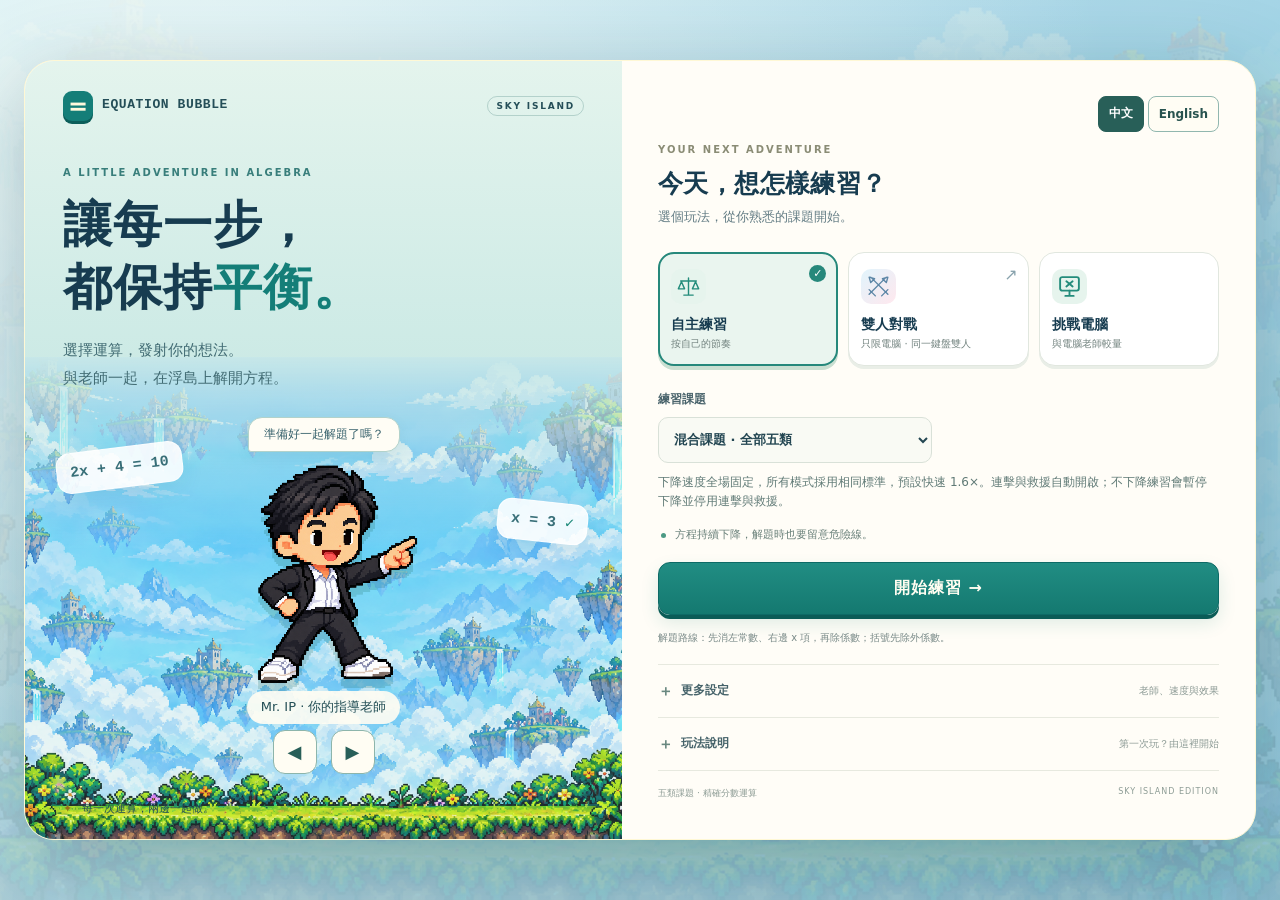
==== commit 9bcd1ac9: "Default every activity to mixed topics on each home visit" ====
--- a/arcade.html
+++ b/arcade.html
@@ -1,4 +1,4 @@
-<!doctype html><html lang="zh-Hant"><head><meta charset="utf-8"><meta name="viewport" content="width=device-width,initial-scale=1,viewport-fit=cover"><title>Equation Bubble — Sky Island Adventure</title><link rel="stylesheet" href="arcade.css?v=150"><link rel="stylesheet" href="sky-theme.css?v=150"><link rel="stylesheet" href="mobile.css?v=150"><link rel="stylesheet" href="polish.css?v=246"><link rel="stylesheet" href="teacher-motion.css?v=200"><link rel="stylesheet" href="welcome.css?v=252"><link rel="stylesheet" href="arcade-art.css?v=203"><link rel="stylesheet" href="solo-cabinet.css?v=255"><style>body>#overlay .home-menu .home-battle-settings .home-battle-check{display:flex!important;align-items:center;justify-content:flex-start;gap:9px;text-align:left!important;margin:8px 0!important;font:500 13px/1.5 system-ui,sans-serif!important}body>#overlay .home-menu .home-battle-check input{flex:none;width:17px!important;height:17px!important;margin:0!important}body>#overlay .home-menu .home-battle-settings select{margin:0!important}body>#overlay .home-menu .home-battle-players label{text-align:left}</style><link rel="stylesheet" href="refinement.css?v=232"><link rel="stylesheet" href="solo-touch.css?v=235"><link rel="stylesheet" href="computer.css?v=250"><link rel="stylesheet" href="i18n.css?v=255"></head><body class="home-open solo-cabinet"><header id="deviceToolbar" hidden><strong class="device-brand">Equation Bubble <small>手提版</small></strong><a class="toolbar-home home-link" href="index.html">⌂ 回主畫面</a><span id="deviceStatus" role="status"></span><button id="devicePause">暫停</button><button id="deviceDesktop">電腦版</button></header><div id="deviceLayout"><main id="viewport"><div id="stage" aria-label="Equation Bubble 遊戲舞台">
+<!doctype html><html lang="zh-Hant"><head><meta charset="utf-8"><meta name="viewport" content="width=device-width,initial-scale=1,viewport-fit=cover"><title>Equation Bubble — Sky Island Adventure</title><link rel="stylesheet" href="arcade.css?v=150"><link rel="stylesheet" href="sky-theme.css?v=150"><link rel="stylesheet" href="mobile.css?v=150"><link rel="stylesheet" href="polish.css?v=246"><link rel="stylesheet" href="teacher-motion.css?v=200"><link rel="stylesheet" href="welcome.css?v=252"><link rel="stylesheet" href="arcade-art.css?v=203"><link rel="stylesheet" href="solo-cabinet.css?v=255"><style>body>#overlay .home-menu .home-battle-settings .home-battle-check{display:flex!important;align-items:center;justify-content:flex-start;gap:9px;text-align:left!important;margin:8px 0!important;font:500 13px/1.5 system-ui,sans-serif!important}body>#overlay .home-menu .home-battle-check input{flex:none;width:17px!important;height:17px!important;margin:0!important}body>#overlay .home-menu .home-battle-settings select{margin:0!important}body>#overlay .home-menu .home-battle-players label{text-align:left}</style><link rel="stylesheet" href="refinement.css?v=232"><link rel="stylesheet" href="solo-touch.css?v=235"><link rel="stylesheet" href="computer.css?v=250"><link rel="stylesheet" href="i18n.css?v=257"></head><body class="home-open solo-cabinet"><header id="deviceToolbar" hidden><strong class="device-brand">Equation Bubble <small>手提版</small></strong><a class="toolbar-home home-link" href="index.html">⌂ 回主畫面</a><span id="deviceStatus" role="status"></span><button id="devicePause">暫停</button><button id="deviceDesktop">電腦版</button></header><div id="deviceLayout"><main id="viewport"><div id="stage" aria-label="Equation Bubble 遊戲舞台">
 <header class="sky-title">EQUATION <em>BUBBLE</em><small>SKY ISLAND ARENA</small></header><div class="sky-frame" aria-hidden="true"></div><div class="sky-dock" aria-hidden="true"></div><div class="scene" aria-hidden="true"></div><div class="score" id="score">000000</div><div class="stage-number" id="stageNumber">01</div><div class="hearts" id="hearts" aria-label="3 顆生命">♥ ♥ ♥</div><button id="pause" title="暫停 P" aria-label="暫停">Ⅱ</button>
 <section id="field" aria-label="下降方程式遊戲區"><svg id="trajectory" viewBox="0 0 1120 660" aria-hidden="true"><path/></svg><svg id="links" viewBox="0 0 1120 660" aria-hidden="true"></svg><div id="rows"></div><div class="danger" id="danger">▼ 危險線 ▼</div><div id="projectile" class="orb green"></div><div id="particles"></div></section>
 <img id="teacher" class="teacher-sprite" src="assets/teacher.png" alt="Yeung Sir 指導老師"><div class="speech" id="speech" role="status" aria-live="polite">兩邊做同一運算！</div><div id="teacherReaction" aria-hidden="true"></div><div id="teaching" aria-live="polite"><span class="teaching-heading">兩邊同步運算</span><span class="reading-caption">每一步，保持等式平衡</span><div id="teachingMath">每次運算，兩邊一起做。</div><div id="sideFeedback" role="status">選擇目標，開始平衡挑戰。</div></div>
@@ -22,7 +22,7 @@
         <a class="activity-card battle-card" href="battle.html?v=201"><span class="activity-icon"><svg viewBox="0 0 32 32" aria-hidden="true"><path d="m6 4 22 22M26 4 4 26M4 4l2 7 5-5-7-2Zm24 0-2 7-5-5 7-2ZM4 20l8 8M20 28l8-8"/></svg></span><strong>雙人對戰</strong><small>與同學切磋</small><span class="activity-arrow" aria-hidden="true">↗</span></a>
       </nav>
       <input id="learningMode" type="hidden" value="assist"><div class="basic-settings">
-        <label for="startLevel">練習課題<select id="startLevel"><option value="0">混合課題 · 全部五類</option><option value="1" selected>一步方程</option><option value="2">兩步方程</option><option value="3">兩邊未知數</option><option value="4">括號</option><option value="5">分數與 LCM</option></select></label>
+        <label for="startLevel">練習課題<select id="startLevel"><option value="0" selected>混合課題 · 全部五類</option><option value="1">一步方程</option><option value="2">兩步方程</option><option value="3">兩邊未知數</option><option value="4">括號</option><option value="5">分數與 LCM</option></select></label>
       </div>
       <p class="activity-note" id="activityNote" role="status">方程持續下降，解題時也要留意危險線。</p>
       <button id="start" class="start-button home-start">開始練習 <span aria-hidden="true">→</span></button>
@@ -40,4 +40,4 @@
       <footer class="panel-footer"><span>五類課題 · 精確分數運算</span><span>SKY ISLAND EDITION</span></footer>
     </div>
   </section>
-</div><script src="math.js?v=232"></script><script src="characters.js?v=150"></script><script src="arcade.js?v=255"></script><script src="mobile.js?v=249"></script><script src="learning.js?v=249"></script><script src="excitement.js?v=249"></script><script src="teacher-motion.js?v=251"></script><script src="welcome.js?v=252"></script><script src="arcade-art.js?v=247"></script><script src="home-match.js?v=249"></script><script src="i18n.js?v=254"></script></body></html>
+</div><script src="math.js?v=232"></script><script src="characters.js?v=150"></script><script src="arcade.js?v=255"></script><script src="mobile.js?v=249"></script><script src="learning.js?v=249"></script><script src="excitement.js?v=249"></script><script src="teacher-motion.js?v=251"></script><script src="welcome.js?v=260"></script><script src="arcade-art.js?v=247"></script><script src="home-match.js?v=260"></script><script src="i18n.js?v=259"></script></body></html>
--- a/i18n.css
+++ b/i18n.css
@@ -36,3 +36,16 @@
 html[lang=en] .vs-stage-number:before{content:'TOPIC'!important}
 html[lang=en] .vs-stage-number{display:flex;align-items:center;gap:8px;line-height:1.2}
 html[lang=en] .vs-stage-number:before{position:static;line-height:1.2}
+/* Solo desktop: reserve separate rows for working, feedback and match statistics. */
+html[lang=en] body.solo-cabinet:not(.mobile-mode) #stage #teaching,
+html[lang=en] body.solo-cabinet:not(.mobile-mode) #stage #teaching.near-equation{left:543px!important;width:459px!important;height:104px!important;padding:6px 10px;grid-template-rows:minmax(0,1fr) auto}
+html[lang=en] body.solo-cabinet:not(.mobile-mode) #stage #teachingMath{font-size:18px;line-height:1.25;overflow:auto}
+html[lang=en] body.solo-cabinet:not(.mobile-mode) #stage #sideFeedback{font-size:14px;line-height:1.3;min-height:20px}
+html[lang=en] body.solo-cabinet:not(.mobile-mode) #stage #teaching .learning-panel{left:-110px;top:108px;width:806px;height:84px;min-height:84px;max-height:none;display:grid;grid-template-columns:minmax(0,1fr) 190px;grid-template-rows:auto auto auto;column-gap:12px;row-gap:2px;padding:6px 12px;overflow:visible;align-items:center}
+html[lang=en] body.solo-cabinet:not(.mobile-mode) #stage #teaching .learning-clock{grid-column:1;grid-row:1;margin:0;font-size:18px;line-height:1.2}
+html[lang=en] body.solo-cabinet:not(.mobile-mode) #stage #teaching .learning-status{grid-column:1;grid-row:2;margin:0;font-size:13px;line-height:1.25;white-space:normal}
+html[lang=en] body.solo-cabinet:not(.mobile-mode) #stage #teaching .power-status{grid-column:1;grid-row:3;margin:0;font-size:13px;line-height:1.25}
+html[lang=en] body.solo-cabinet:not(.mobile-mode) #stage #teaching .power-meter{display:none}
+html[lang=en] body.solo-cabinet:not(.mobile-mode) #stage #teaching .rescue-button{grid-column:2;grid-row:1/4;align-self:center;margin:0;min-height:44px;font-size:16px;padding:5px}
+html[lang=en] body.solo-cabinet:not(.mobile-mode) #hint:before{content:'← → Aim · ↑ ↓ Operation';font-size:13px}
+html[lang=en] #currentAmmo:before{content:'Loaded'}
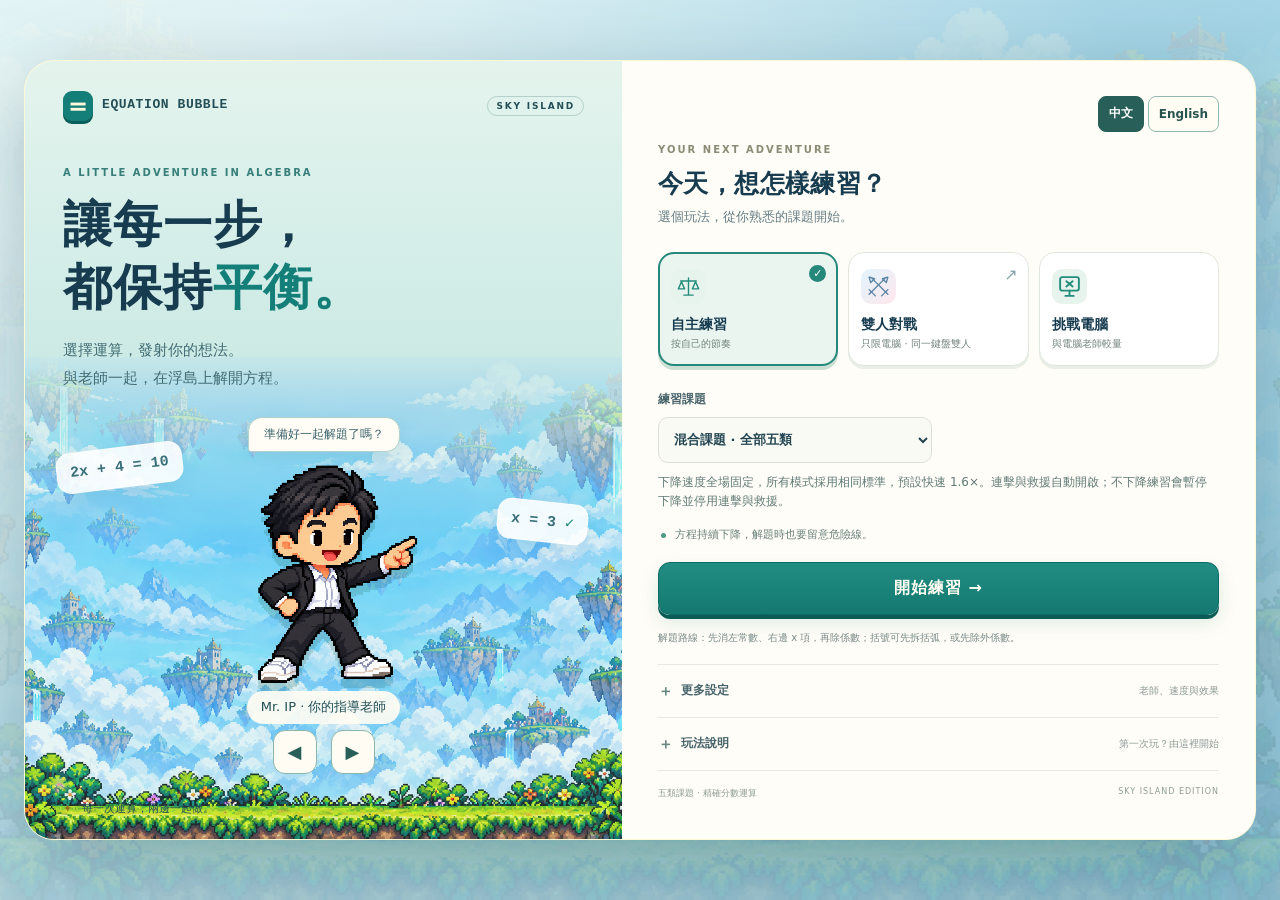
==== commit 7966f629: "Add files via upload" ====
--- a/arcade.html
+++ b/arcade.html
@@ -1,13 +1,13 @@
-<!doctype html><html lang="zh-Hant"><head><meta charset="utf-8"><meta name="viewport" content="width=device-width,initial-scale=1,viewport-fit=cover"><title>Equation Bubble — Sky Island Adventure</title><link rel="stylesheet" href="arcade.css?v=150"><link rel="stylesheet" href="sky-theme.css?v=150"><link rel="stylesheet" href="mobile.css?v=150"><link rel="stylesheet" href="polish.css?v=246"><link rel="stylesheet" href="teacher-motion.css?v=200"><link rel="stylesheet" href="welcome.css?v=252"><link rel="stylesheet" href="arcade-art.css?v=203"><link rel="stylesheet" href="solo-cabinet.css?v=255"><style>body>#overlay .home-menu .home-battle-settings .home-battle-check{display:flex!important;align-items:center;justify-content:flex-start;gap:9px;text-align:left!important;margin:8px 0!important;font:500 13px/1.5 system-ui,sans-serif!important}body>#overlay .home-menu .home-battle-check input{flex:none;width:17px!important;height:17px!important;margin:0!important}body>#overlay .home-menu .home-battle-settings select{margin:0!important}body>#overlay .home-menu .home-battle-players label{text-align:left}</style><link rel="stylesheet" href="refinement.css?v=232"><link rel="stylesheet" href="solo-touch.css?v=235"><link rel="stylesheet" href="computer.css?v=250"><link rel="stylesheet" href="i18n.css?v=257"></head><body class="home-open solo-cabinet"><header id="deviceToolbar" hidden><strong class="device-brand">Equation Bubble <small>手提版</small></strong><a class="toolbar-home home-link" href="index.html">⌂ 回主畫面</a><span id="deviceStatus" role="status"></span><button id="devicePause">暫停</button><button id="deviceDesktop">電腦版</button></header><div id="deviceLayout"><main id="viewport"><div id="stage" aria-label="Equation Bubble 遊戲舞台">
+<!doctype html><html lang="zh-Hant"><head><meta charset="utf-8"><meta name="viewport" content="width=device-width,initial-scale=1,viewport-fit=cover"><title>Equation Bubble — Sky Island Adventure</title><link rel="stylesheet" href="arcade.css?v=150"><link rel="stylesheet" href="sky-theme.css?v=150"><link rel="stylesheet" href="mobile.css?v=150"><link rel="stylesheet" href="polish.css?v=246"><link rel="stylesheet" href="teacher-motion.css?v=200"><link rel="stylesheet" href="welcome.css?v=252"><link rel="stylesheet" href="arcade-art.css?v=203"><link rel="stylesheet" href="solo-cabinet.css?v=255"><style>body>#overlay .home-menu .home-battle-settings .home-battle-check{display:flex!important;align-items:center;justify-content:flex-start;gap:9px;text-align:left!important;margin:8px 0!important;font:500 13px/1.5 system-ui,sans-serif!important}body>#overlay .home-menu .home-battle-check input{flex:none;width:17px!important;height:17px!important;margin:0!important}body>#overlay .home-menu .home-battle-settings select{margin:0!important}body>#overlay .home-menu .home-battle-players label{text-align:left}</style><link rel="stylesheet" href="refinement.css?v=232"><link rel="stylesheet" href="solo-touch.css?v=235"><link rel="stylesheet" href="computer.css?v=261"><link rel="stylesheet" href="i18n.css?v=257"></head><body class="home-open solo-cabinet"><header id="deviceToolbar" hidden><strong class="device-brand">Equation Bubble <small>手提版</small></strong><a class="toolbar-home home-link" href="index.html">⌂ 回主畫面</a><span id="deviceStatus" role="status"></span><button id="devicePause">暫停</button><button id="deviceDesktop">電腦版</button></header><div id="deviceLayout"><main id="viewport"><div id="stage" aria-label="Equation Bubble 遊戲舞台">
 <header class="sky-title">EQUATION <em>BUBBLE</em><small>SKY ISLAND ARENA</small></header><div class="sky-frame" aria-hidden="true"></div><div class="sky-dock" aria-hidden="true"></div><div class="scene" aria-hidden="true"></div><div class="score" id="score">000000</div><div class="stage-number" id="stageNumber">01</div><div class="hearts" id="hearts" aria-label="3 顆生命">♥ ♥ ♥</div><button id="pause" title="暫停 P" aria-label="暫停">Ⅱ</button>
 <section id="field" aria-label="下降方程式遊戲區"><svg id="trajectory" viewBox="0 0 1120 660" aria-hidden="true"><path/></svg><svg id="links" viewBox="0 0 1120 660" aria-hidden="true"></svg><div id="rows"></div><div class="danger" id="danger">▼ 危險線 ▼</div><div id="projectile" class="orb green"></div><div id="particles"></div></section>
 <img id="teacher" class="teacher-sprite" src="assets/teacher.png" alt="Yeung Sir 指導老師"><div class="speech" id="speech" role="status" aria-live="polite">兩邊做同一運算！</div><div id="teacherReaction" aria-hidden="true"></div><div id="teaching" aria-live="polite"><span class="teaching-heading">兩邊同步運算</span><span class="reading-caption">每一步，保持等式平衡</span><div id="teachingMath">每次運算，兩邊一起做。</div><div id="sideFeedback" role="status">選擇目標，開始平衡挑戰。</div></div>
 <div class="cannon" id="cannon"><img class="cannon-base" src="assets/cannon.png" alt="黃銅青綠色泡泡炮台"><img class="barrel-sprite" src="assets/cannon.png" alt="" aria-hidden="true"><span id="cannonAmmo">+2</span></div>
-<nav id="ops" aria-label="選擇炮彈運算"><button class="orb green" data-op="+" aria-label="加法">+</button><button class="orb red" data-op="−" aria-label="減法">−</button><button class="orb blue" data-op="×" aria-label="乘法">×</button><button class="orb purple" data-op="÷" aria-label="除法">÷</button><button class="orb orange lcm" data-op="LCM" aria-label="乘最小公倍數">×LCM</button></nav>
+<nav id="ops" aria-label="選擇炮彈運算"><button class="orb green" data-op="+" aria-label="加法">+</button><button class="orb red" data-op="−" aria-label="減法">−</button><button class="orb blue" data-op="×" aria-label="乘法">×</button><button class="orb purple" data-op="÷" aria-label="除法">÷</button><button class="orb blue expand" data-op="EXPAND" aria-label="拆括弧">拆括弧</button><button class="orb orange lcm" data-op="LCM" aria-label="乘最小公倍數">×LCM</button></nav>
 <label class="manual-ammo" id="manualAmmo" hidden>炮彈數值 <input id="ammoValue" type="text" inputmode="text" autocomplete="off" placeholder="例如 3 或 -1/2" aria-label="炮彈數值"><small id="ammoFeedback" role="status">可輸入整數或分數</small></label><div id="currentAmmo"><span class="orb green" id="ammoOrb">+2</span><strong id="ammoText">+2</strong></div><div class="keyboard"><div><kbd>←</kbd><kbd>→</kbd><small>AIM</small></div><div><kbd>↑</kbd><kbd>↓</kbd><small>AMMO</small></div><button id="fire"><kbd>SPACE</kbd><small>FIRE</small></button></div>
 <div class="aux"><a class="aux-versus home-link" href="index.html">⌂ 回主畫面</a><button id="sound" aria-pressed="false">♪ OFF</button><button id="hint">H 提示 1/3</button><button id="deviceToggle">📱 手提裝置模式</button><button id="settings">操作說明</button><button id="restart">重開</button><a class="aux-versus" href="battle.html?v=201">雙人對打 ⚔</a><span id="pressure" hidden>再射 4 發壓頂</span><span id="energy" hidden>⚡ LINK READY</span><span id="combo">COMBO ×1</span><span id="progress">0 / 4</span><span>v17 ILLUSTRATED POSES</span></div>
 <div class="touch"><button data-hold="left" aria-label="向左瞄準">◀</button><button id="touchAmmo">↑ 換彈 ↓</button><button data-hold="right" aria-label="向右瞄準">▶</button><button id="touchFire">發射 ✦</button></div>
-</div></main><section id="mobileControls" hidden aria-label="手提裝置操作台"><header class="touch-hud"><div class="teacher-chip"><img id="mobileTeacherIcon" src="assets/teacher.png" alt=""><span id="mobileTeacherName">Yeung Sir</span></div><span id="mobileProgress"></span></header><div class="mobile-info"><span class="ammo-caption">目前炮彈</span><strong id="mobileLoaded">+?</strong></div><section class="math-readout"><header>兩邊同步運算 <span>運算板</span></header><div id="mobileMath" class="readout-equation">命中後顯示運算步驟</div><p id="mobileFeedback" role="status">點選目標或拖曳遊戲區瞄準，再按發射。</p></section><nav class="mobile-ops" aria-label="手提裝置選擇運算"><button data-op="+" aria-label="手提裝置加法">＋</button><button data-op="−" aria-label="手提裝置減法">−</button><button data-op="×" aria-label="手提裝置乘法">×</button><button data-op="÷" aria-label="手提裝置除法">÷</button><button data-op="LCM" aria-label="手提裝置乘最小公倍數">×LCM</button></nav><label id="mobileValueLabel" hidden>炮彈數值<input id="mobileValue" type="text" inputmode="text" autocomplete="off" placeholder="整數或分數，例如 -1/2" aria-label="手提裝置炮彈數值"></label><div class="mobile-actions"><button data-hold="left" aria-label="手提裝置向左瞄準">◀</button><button id="mobileHint">提示 1/3</button><button data-hold="right" aria-label="手提裝置向右瞄準">▶</button><button id="mobileFire">發射 ✦</button></div><p class="mobile-tip">點目標／拖曳瞄準 · 按住 ◀ ▶ 微調</p></section></div><div class="overlay home-screen" id="overlay">
+</div></main><section id="mobileControls" hidden aria-label="手提裝置操作台"><header class="touch-hud"><div class="teacher-chip"><img id="mobileTeacherIcon" src="assets/teacher.png" alt=""><span id="mobileTeacherName">Yeung Sir</span></div><span id="mobileProgress"></span></header><div class="mobile-info"><span class="ammo-caption">目前炮彈</span><strong id="mobileLoaded">+?</strong></div><section class="math-readout"><header>兩邊同步運算 <span>運算板</span></header><div id="mobileMath" class="readout-equation">命中後顯示運算步驟</div><p id="mobileFeedback" role="status">點選目標或拖曳遊戲區瞄準，再按發射。</p></section><nav class="mobile-ops" aria-label="手提裝置選擇運算"><button data-op="+" aria-label="手提裝置加法">＋</button><button data-op="−" aria-label="手提裝置減法">−</button><button data-op="×" aria-label="手提裝置乘法">×</button><button data-op="÷" aria-label="手提裝置除法">÷</button><button class="expand" data-op="EXPAND" aria-label="拆括弧">拆括弧</button><button data-op="LCM" aria-label="手提裝置乘最小公倍數">×LCM</button></nav><label id="mobileValueLabel" hidden>炮彈數值<input id="mobileValue" type="text" inputmode="text" autocomplete="off" placeholder="整數或分數，例如 -1/2" aria-label="手提裝置炮彈數值"></label><div class="mobile-actions"><button data-hold="left" aria-label="手提裝置向左瞄準">◀</button><button id="mobileHint">提示 1/3</button><button data-hold="right" aria-label="手提裝置向右瞄準">▶</button><button id="mobileFire">發射 ✦</button></div><p class="mobile-tip">點目標／拖曳瞄準 · 按住 ◀ ▶ 微調</p></section></div><div class="overlay home-screen" id="overlay">
   <section class="menu home-menu" aria-label="Equation Bubble 主畫面">
     <div class="home-hero">
       <a class="home-brand" href="index.html" aria-label="Equation Bubble 主畫面"><span class="brand-symbol">＝</span> EQUATION BUBBLE<span class="brand-edition">SKY ISLAND</span></a>
@@ -26,7 +26,7 @@
       </div>
       <p class="activity-note" id="activityNote" role="status">方程持續下降，解題時也要留意危險線。</p>
       <button id="start" class="start-button home-start">開始練習 <span aria-hidden="true">→</span></button>
-      <p class="home-route">解題路線：先消左常數、右邊 x 項，再除係數；括號先除外係數。</p>
+      <p class="home-route">解題路線：先消左常數、右邊 x 項，再除係數；括號可先拆括弧，或先除外係數。</p>
       <details class="home-details" id="homeAdvanced"><summary>更多設定 <span>老師、速度與效果</span></summary><div class="advanced-grid">
         <label for="singleTeacher">指導老師<select id="singleTeacher"><option value="0">Ms. Tong</option><option value="1" selected>Mr. IP</option><option value="2">Yeung Sir</option><option value="3">Mr. Kwok</option><option value="4">Ip Sir</option></select></label>
         <label for="fallSpeed">下降速度<select id="fallSpeed"><option value="0.65">慢速 · 0.65×</option><option value="1">標準 · 1×</option><option value="1.6" selected>快速 · 1.6×</option><option value="2.3">極速 · 2.3×</option></select></label>
@@ -40,4 +40,4 @@
       <footer class="panel-footer"><span>五類課題 · 精確分數運算</span><span>SKY ISLAND EDITION</span></footer>
     </div>
   </section>
-</div><script src="math.js?v=232"></script><script src="characters.js?v=150"></script><script src="arcade.js?v=255"></script><script src="mobile.js?v=249"></script><script src="learning.js?v=249"></script><script src="excitement.js?v=249"></script><script src="teacher-motion.js?v=251"></script><script src="welcome.js?v=260"></script><script src="arcade-art.js?v=247"></script><script src="home-match.js?v=260"></script><script src="i18n.js?v=259"></script></body></html>
+</div><script src="math.js?v=261"></script><script src="characters.js?v=150"></script><script src="arcade.js?v=261"></script><script src="mobile.js?v=249"></script><script src="learning.js?v=249"></script><script src="excitement.js?v=249"></script><script src="teacher-motion.js?v=251"></script><script src="welcome.js?v=260"></script><script src="arcade-art.js?v=247"></script><script src="home-match.js?v=261"></script><script src="i18n.js?v=261"></script></body></html>
--- a/computer.css
+++ b/computer.css
@@ -122,3 +122,17 @@
  body.versus-page.mobile-mode.computer-mode .computer-player-slot .mobile-vs-controls{position:absolute;width:360px;height:calc(100dvh - 118px - var(--computer-preview-height))}
  body.versus-page.mobile-mode.computer-mode .computer-player-slot .arena{left:calc((100% - 380px - 786px * var(--arena-scale)) / 2)}
 }
+
+/* Six operations: preserve room for the loaded shot and fire button. */
+body.mobile-mode .mobile-ops,body.mobile-mode .mobile-vs-controls nav{grid-template-columns:repeat(6,minmax(0,1fr))}
+body.mobile-mode #mobileControls .mobile-ops .expand,body.mobile-mode .mobile-vs-controls nav .expand{font-size:12px!important;line-height:1.15;padding:2px!important;overflow-wrap:anywhere}
+body.solo-cabinet:not(.mobile-mode) #ops{gap:8px}
+body.solo-cabinet:not(.mobile-mode) #ops .orb{width:50px;height:60px}
+body.solo-cabinet:not(.mobile-mode) #ops .expand{font-size:13px}
+body.versus-page .battle-ops{gap:8px}
+body.versus-page .battle-ops .orb{width:48px}
+body.versus-page .battle-ops .expand{font-size:12px}
+.orb.expand{font-size:13px}
+html[lang=en] .orb.expand{font-size:11px}
+body .battle-bullet.expand,html[lang=en] body .battle-bullet.expand{font-size:9px;line-height:1}
+body #projectile.expand,html[lang=en] body #projectile.expand{font-size:10px;line-height:1}
